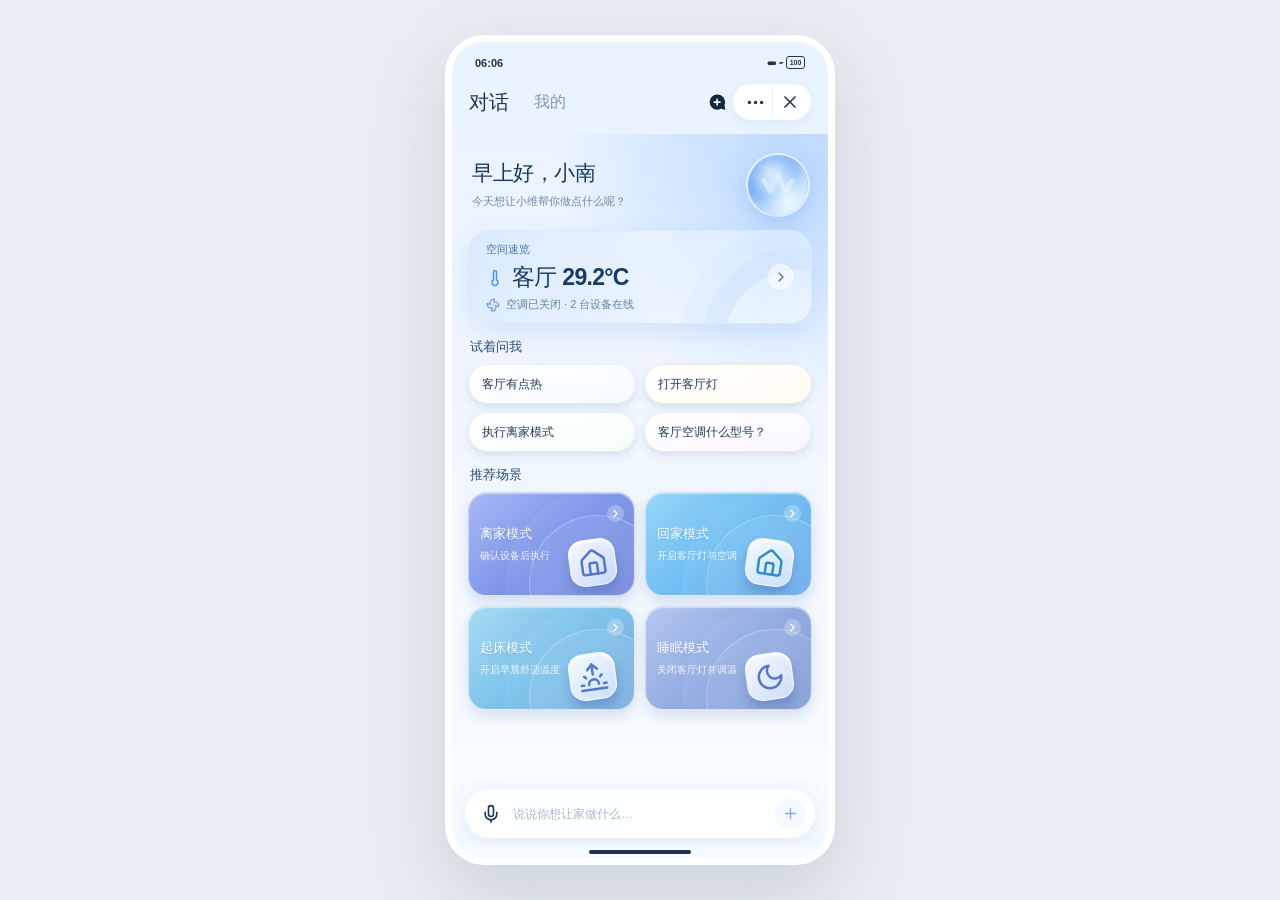
==== index.html @ de797e2b "Polish casual chat follow-up wording" ====
<!doctype html>
<html lang="zh-CN">
  <head>
    <meta charset="UTF-8" />
    <meta
      name="viewport"
      content="width=device-width, initial-scale=1.0, viewport-fit=cover"
    />
    <meta name="theme-color" content="#eaf3ff" />
    <title>维家 · 智能空间</title>
    <script type="module" crossorigin src="./assets/index-Py_z16Is.js"></script>
    <link rel="stylesheet" crossorigin href="./assets/index-BByAwgjA.css">
  </head>
  <body>
    <div id="root"></div>
  </body>
</html>
---- assets/index-BByAwgjA.css ----
:root{font-family:Manrope,PingFang SC,Microsoft YaHei,sans-serif;color:#203047;background:#eaf0f6;font-synthesis:none;text-rendering:optimizeLegibility;-webkit-font-smoothing:antialiased}*{box-sizing:border-box}body{margin:0}button,input{font:inherit}button{cursor:pointer}button:disabled{cursor:default;opacity:.58}#root{min-height:100vh}.site-wrap{min-height:100vh;display:flex;align-items:center;justify-content:center;gap:clamp(48px,9vw,150px);padding:28px;background:radial-gradient(circle at 17% 14%,#fff 0,#f5f9fd 25%,transparent 48%),radial-gradient(circle at 79% 80%,#dce9f5 0,transparent 42%),#eaf0f6}.desktop-context{max-width:470px;align-self:center}.brand-mark{height:44px;width:44px;display:grid;place-items:center;border-radius:14px;background:#183e67;color:#fff;box-shadow:0 12px 24px #163a6930;margin-bottom:35px}.desktop-eyebrow,.eyebrow{font:700 10px DM Sans,sans-serif;letter-spacing:.18em;color:#8193a9}.desktop-context h1{font-size:clamp(38px,4vw,58px);line-height:1.3;letter-spacing:-.055em;color:#19314d;margin:14px 0 22px;font-weight:800}.desktop-context h1 em{font-style:normal;color:#4e8ba8}.desktop-context p{font-size:16px;line-height:1.9;color:#71859a;margin:0}.desktop-feature{display:flex;align-items:center;gap:11px;font-size:12px;color:#7b8ea4;margin-top:65px;white-space:nowrap}.desktop-feature span{color:#356885;font-weight:800}.desktop-foot{color:#a0adbc;font-size:11px;margin-top:28px}.phone-frame{width:min(390px,100%);height:min(830px,calc(100dvh - 36px));min-height:610px;flex:none;background:#f7f9fc;border:7px solid #1e2b3a;border-radius:39px;box-shadow:0 34px 70px #17344f30,0 3px 10px #17344f18;position:relative;overflow:hidden;display:flex;flex-direction:column}.phone-status{height:28px;display:flex;justify-content:space-between;align-items:end;padding:0 23px 1px;font:700 11px DM Sans,sans-serif;color:#25394e;flex:none}.status-icons{display:flex;align-items:center;gap:5px;font-size:9px;letter-spacing:-3px}.battery{letter-spacing:0;border:1px solid #25394e;border-radius:3px;font-size:7px;line-height:11px;width:19px;text-align:center}.app-header{height:56px;flex:none;display:flex;align-items:center;padding:0 17px;gap:10px;background:#f7f9fc;z-index:5}.mini-brand,.header-spacer{width:34px;height:34px;flex:none}.mini-brand-icon{height:34px;width:34px;border-radius:11px;background:#193d64;color:#fff;display:grid;place-items:center}.header-title{flex:1;display:flex;align-items:baseline;gap:9px}.header-title strong{font-size:17px;color:#1c304a;font-weight:800;letter-spacing:-.04em}.header-title span{font-size:11px;color:#95a3b5;display:flex;gap:1px;align-items:center}.header-actions{display:flex;gap:2px}.icon-button{border:0;background:transparent;color:#4b6179;width:34px;height:34px;display:grid;place-items:center;border-radius:10px;position:relative}.icon-button:hover{background:#eaf0f6}.notification-button i,.bottom-nav i{width:6px;height:6px;border-radius:50%;background:#e35f59;position:absolute;top:5px;right:6px}.screen-content{flex:1;overflow:auto;scrollbar-width:none;background:#f7f9fc}.screen-content::-webkit-scrollbar{display:none}.home-content{background:radial-gradient(circle at 80% 2%,#e2ecf9 0,transparent 35%),linear-gradient(#f9fbfd,#f7f9fc 75%)}.home-landing{padding:8px 20px 18px}.greeting{position:relative;padding:4px 0 1px}.greeting-spark{position:absolute;right:14px;top:4px;width:45px;height:45px;display:grid;place-items:center;background:#e4f0f3;border-radius:17px;color:#5c95a8;transform:rotate(9deg)}.greeting h1{font-size:22px;line-height:1.26;letter-spacing:-.055em;margin:6px 0 5px;color:#253c56;font-weight:800}.greeting h1 span{color:#628fa3}.greeting p{font-size:10px;color:#8292a4;margin:0}.home-summary{margin-top:10px;background:#183e64;border-radius:20px;color:#fff;box-shadow:0 17px 26px #183e6427;overflow:hidden;position:relative}.home-summary:before{content:"";position:absolute;width:190px;height:190px;right:-60px;top:-90px;border:1px solid #ffffff30;border-radius:50%;box-shadow:0 0 0 26px #ffffff08,0 0 0 52px #ffffff07}.home-summary.has-alert{background:#763c40}.summary-top,.summary-footer{display:flex;justify-content:space-between;align-items:center;padding:8px 14px}.summary-top span:first-child{font-size:11px;font-weight:700;display:flex;gap:5px;align-items:center}.summary-top span:last-child{font-size:9px;color:#c2d2df}.summary-main{display:flex;flex-direction:column;gap:4px;padding:6px 14px 8px}.summary-main strong{font-size:18px;letter-spacing:-.04em}.summary-main span{font-size:11px;color:#d2e1ec}.summary-footer{justify-content:flex-start;gap:15px;border-top:1px solid #ffffff25;background:#ffffff0b;padding-top:7px;padding-bottom:7px}.summary-footer span{display:flex;gap:5px;align-items:center;font-size:10px;color:#e5edf4}.section-heading{display:flex;justify-content:space-between;align-items:end;margin:16px 0 8px}.section-heading h2{margin:4px 0 0;font-size:17px;letter-spacing:-.04em}.section-small{font-size:10px;color:#9aa9b7;padding-bottom:2px}.prompt-grid{display:grid;grid-template-columns:repeat(2,minmax(0,1fr));gap:10px}.prompt-card{min-height:105px;border:1px solid #e9edf2;background:#fff;border-radius:17px;text-align:left;padding:12px;display:flex;flex-direction:column;align-items:flex-start;position:relative;box-shadow:0 5px 15px #34547409;transition:transform .18s,box-shadow .18s}.prompt-card:hover{transform:translateY(-2px);box-shadow:0 10px 20px #34547418}.prompt-icon{width:29px;height:29px;border-radius:10px;display:grid;place-items:center;margin-bottom:9px}.prompt-card strong{font-size:12px;color:#253a50}.prompt-card small{font-size:10px;color:#91a0af;margin-top:3px}.prompt-arrow{position:absolute;right:12px;bottom:14px;color:#a3b2c0;transform:rotate(45deg)}.mint .prompt-icon,.icon-tile.mint{background:#dff3ed;color:#3a9d80}.peach .prompt-icon,.icon-tile.peach{background:#fff0dd;color:#d89743}.lavender .prompt-icon,.icon-tile.lavender{background:#edebfc;color:#8178bc}.sky .prompt-icon,.icon-tile.sky{background:#e1f0fb;color:#5b94bb}.icon-tile.red{background:#fae7e5;color:#c75b55}.quiet-link{border:0;background:none;display:flex;align-items:center;gap:4px;margin:18px auto;color:#65849b;font-size:11px;font-weight:700}.composer-wrap{padding:8px 15px 7px;background:#f7f9fc;flex:none}.safety-composer{width:100%;height:49px;border:0;border-radius:14px;background:#9f4f4b;color:#fff;display:flex;align-items:center;justify-content:center;gap:8px;font-size:11px;font-weight:800}.composer{height:49px;display:flex;align-items:center;gap:7px;border:1px solid #e8edf2;background:#fff;border-radius:16px;padding:5px 5px 5px 11px;box-shadow:0 6px 17px #293f5810}.composer button{border:0;background:none;color:#7e9bae;width:28px;height:31px;display:grid;place-items:center}.composer input{border:0;outline:0;min-width:0;flex:1;font-size:12px;color:#293e54;background:transparent}.composer input::placeholder{color:#a6b4c2}.composer .send-button{height:34px;width:34px;background:#1d5279;color:#fff;border-radius:11px}.composer-wrap>span{display:block;text-align:center;color:#abb6c2;font-size:9px;padding-top:6px}.bottom-nav{height:62px;flex:none;display:grid;grid-template-columns:repeat(4,1fr);border-top:1px solid #edf0f4;background:#fff;padding:5px 7px 0}.bottom-nav button{border:0;background:transparent;color:#a3afbd;display:flex;flex-direction:column;justify-content:center;align-items:center;gap:4px;position:relative}.bottom-nav button.active{color:#245b7d;font-weight:800}.bottom-nav button span:last-of-type{font-size:10px}.space-glyph{font-size:25px;line-height:20px}.bottom-nav i{top:7px;right:27px}.home-indicator{height:13px;background:#fff;flex:none;position:relative}.home-indicator:after{content:"";position:absolute;left:50%;bottom:4px;transform:translate(-50%);width:102px;height:4px;border-radius:99px;background:#1e2b3a}.conversation{padding:16px 17px 22px;display:flex;flex-direction:column;align-items:flex-start;gap:15px}.conversation-start{display:flex;gap:7px;align-items:center;font-size:11px;font-weight:700;color:#637c91;margin:3px 0 5px}.conversation-start small{font-weight:500;color:#a7b5c2}.assistant-avatar{display:grid;place-items:center;width:26px;height:26px;color:#fff;background:#214d73;border-radius:9px}.user-bubble{align-self:flex-end;max-width:86%;background:#25658d;color:#fff;border-radius:17px 17px 4px;padding:10px 14px;font-size:12px;line-height:1.5;box-shadow:0 5px 12px #2b658a20}.chat-card{width:100%;border:1px solid #e7edf2;background:#fff;box-shadow:0 8px 20px #21405d0c;border-radius:17px;padding:15px;overflow:hidden}.chat-card.safety{border-color:#efc5c1;background:snow;box-shadow:0 8px 20px #b75b5611}.card-topline{display:flex;align-items:center;gap:7px}.card-icon{width:28px;height:28px;border-radius:9px;display:grid;place-items:center;color:#639aae;background:#e7f2f6}.card-icon.plan{background:#ececf9;color:#817bc2}.card-icon.result{background:#e6f4eb;color:#59a37a}.card-icon.execution{background:#edf1f7;color:#708eaa}.card-icon.safety{background:#f9e2e1;color:#ca5954}.card-icon.answer{background:#edeafa;color:#7777b8}.card-kicker{font-size:9px;font-weight:700;color:#9bacbc;flex:1}.card-badge{border-radius:20px;background:#eaf1f5;color:#5f839a;font-size:9px;font-weight:700;padding:4px 7px;white-space:nowrap}.card-badge.danger{background:#ffe6e3;color:#c75650}.chat-card h3{font-size:15px;letter-spacing:-.035em;line-height:1.4;margin:13px 0 5px;color:#263c53}.card-body{font-size:11px;line-height:1.7;color:#75899a;margin:0 0 3px}.data-rows{display:flex;flex-direction:column;margin-top:13px;background:#f8fafc;border:1px solid #eef2f5;border-radius:11px;padding:0 11px}.data-row{display:flex;align-items:center;justify-content:space-between;gap:10px;min-height:43px;border-bottom:1px solid #edf0f3;padding:8px 0}.data-row:last-child{border-bottom:0}.data-row>div{display:flex;flex-direction:column;gap:2px;min-width:0}.data-label{font-size:10px;color:#667d90}.data-note{font-size:9px;color:#a0afbc}.data-value{font-size:10px;color:#2d485e;text-align:right;font-weight:800}.data-value.ok{color:#4b9d7e}.data-value.warn{color:#ca7c4c}.data-value.muted{color:#899aaa}.card-actions{display:flex;gap:8px;margin-top:14px;flex-wrap:wrap}.card-action{border:0;border-radius:10px;padding:8px 11px;font-size:10px;font-weight:800;display:flex;align-items:center;gap:6px;background:#ecf2f6;color:#47708b}.card-action.primary{background:#235f86;color:#fff}.card-action.danger{background:#bf524d;color:#fff}.progress-line{height:5px;background:#edf3f7;overflow:hidden;border-radius:9px;margin-top:14px}.progress-line span{display:block;width:45%;height:100%;border-radius:9px;background:#4b9ebc;animation:progress 1s ease-in-out infinite alternate}@keyframes progress{to{transform:translate(110%)}}.conversation-end{align-self:center;color:#a3b2bf;font-size:9px;margin:5px 0 3px}.standard-page,.detail-page{padding:4px 18px 27px}.standard-page>.section-heading:first-child{margin-top:20px}.room-tabs,.filter-tabs{display:flex;gap:7px;margin:14px 0 18px}.room-tabs button,.filter-tabs button{border:0;border-radius:20px;padding:8px 13px;background:#ebf0f4;color:#8192a2;font-size:10px;font-weight:700}.room-tabs button.active,.filter-tabs button.active{background:#235b7d;color:#fff}.space-highlight{background:linear-gradient(125deg,#ddedf1,#e9f2f5 63%,#f4f9fa);border-radius:20px;padding:19px;color:#254559}.space-highlight>span{font-size:10px;color:#728fa1}.space-highlight h1{font-size:25px;margin:6px 0}.space-highlight p{font-size:11px;margin:0;color:#728c9c}.space-highlight>div{display:flex;gap:18px;margin-top:25px}.space-highlight>div span{display:flex;align-items:center;gap:5px;font-size:12px;font-weight:800}.space-highlight button{margin-top:20px;border:0;border-radius:10px;background:#fff;color:#3e7b96;font-size:10px;font-weight:800;padding:9px 11px;display:flex;align-items:center;gap:7px}.device-list-item,.message-item{border:1px solid #e9eef2;background:#fff;border-radius:14px;width:100%;display:flex;align-items:center;gap:11px;padding:12px;margin-bottom:9px;text-align:left;color:#90a3b2}.space-empty{padding:28px 14px;border:1px dashed #d9e4eb;border-radius:14px;color:#97aab7;font-size:11px;text-align:center}.device-list-item>span:nth-child(2),.message-item>span:nth-child(2){flex:1;display:flex;flex-direction:column;gap:4px;min-width:0}.device-list-item strong,.message-item strong{font-size:11px;color:#293f54}.device-list-item small,.message-item small{font-size:10px;color:#98a9b8}.icon-tile{width:40px;height:40px;border-radius:12px;flex:none;display:grid;place-items:center}.list-link{width:100%;height:49px;padding:0 13px;background:#fff;border:1px solid #e9eef2;border-radius:12px;display:flex;align-items:center;gap:11px;color:#4a7189;font-size:11px;font-weight:700;margin-bottom:9px}.list-link svg:last-child{margin-left:auto;color:#9aacb9}.filter-tabs{margin-top:19px}.message-item.alert{border-color:#f0d4d0;background:snow}.empty-state{margin:80px auto 0;text-align:center;color:#a0b0be;display:flex;align-items:center;flex-direction:column;gap:9px}.empty-state strong{font-size:13px;color:#647d91}.empty-state span{font-size:10px}.family-card{border-radius:18px;background:#214c70;color:#fff;padding:20px 16px;display:flex;align-items:center;gap:11px;box-shadow:0 11px 22px #214c7020}.family-avatar{border-radius:12px;width:38px;height:38px;display:grid;place-items:center;background:#ffffff2d;font-size:15px}.family-card>div:nth-child(2){flex:1;display:flex;flex-direction:column;gap:4px}.family-card strong{font-size:13px}.family-card span{color:#c4d9e5;font-size:10px}.settings-group{background:#fff;border:1px solid #e9eef2;border-radius:15px;padding:0 13px}.settings-group button{width:100%;height:51px;border:0;border-bottom:1px solid #edf1f4;background:transparent;display:flex;align-items:center;gap:11px;color:#60849b;text-align:left}.settings-group button:last-child{border-bottom:0}.settings-group span{flex:1;color:#314a5e;font-size:11px;font-weight:700}.settings-group svg:last-child{color:#a2afbd}.version-note{text-align:center;color:#a9b8c5;font-size:9px;line-height:1.9;margin:30px 0}.detail-page{padding-top:10px}.detail-hero{text-align:center;padding:24px 0 12px}.detail-hero .icon-tile{margin:auto;width:51px;height:51px;border-radius:16px}.detail-hero h1{font-size:20px;margin:13px 0 5px}.detail-hero p{font-size:10px;color:#9aaab8}.pill{display:inline-block;font-size:10px;padding:4px 9px;color:#408a70;background:#e5f5ee;border-radius:20px}.pill.warning{color:#c47b4c;background:#fff0de}.surface-card{background:#fff;border:1px solid #e9eef2;border-radius:15px;padding:4px 12px}.surface-card .data-rows{border:0;margin:0;padding:0;background:transparent}.timeline{margin:7px 0 22px 9px;border-left:1px solid #d5e2e9;padding-left:21px}.timeline div{position:relative;font-size:11px;color:#71889a;padding:0 0 19px}.timeline div:last-child{padding-bottom:0}.timeline i{width:9px;height:9px;border-radius:50%;background:#6fa5b8;position:absolute;left:-26px;top:3px;border:2px solid #f7f9fc}.timeline.red{border-color:#eed2ce}.timeline.red i{background:#cc6a63}.wide-primary,.wide-secondary{width:100%;min-height:43px;border-radius:12px;display:flex;align-items:center;justify-content:center;gap:6px;font-weight:800;font-size:11px;margin:10px 0}.wide-primary{background:#235e84;border:0;color:#fff}.wide-primary.danger{background:#bc5551}.wide-secondary{background:#fff;border:1px solid #e5ebf0;color:#567b94}.event-banner{background:#8d4644;border-radius:17px;padding:17px;color:#fff}.event-banner>span{font-size:10px;display:block;margin-top:7px;color:#ffdddb}.event-banner h1{font-size:19px;margin:7px 0}.event-banner p{font-size:11px;line-height:1.7;color:#ffe7e5;margin:0}.safety-tip{background:#fff2e8;border:1px solid #f3dfca;border-radius:14px;padding:13px;margin-top:13px}.safety-tip strong{font-size:11px;color:#a9663e}.safety-tip p{font-size:10px;line-height:1.7;color:#9c7b68;margin:5px 0 0}.device-hero{display:flex;gap:12px;align-items:center;padding:15px 0 25px}.device-hero .icon-tile{width:56px;height:56px}.device-hero h1{font-size:19px;margin:3px 0}.device-hero p{font-size:10px;color:#91a3b1;margin:0}.device-archive-card{margin-top:14px}.device-archive-toggle{width:100%;border:0;background:transparent;display:flex;align-items:center;gap:8px;padding:13px 0;color:#25415f;text-align:left;cursor:pointer}.device-archive-heading{display:flex;align-items:center;gap:7px;flex:none;font-size:12px;font-weight:800}.device-archive-summary{flex:1;min-width:0;overflow:hidden;text-overflow:ellipsis;white-space:nowrap;text-align:right;color:#8ba0ae;font-size:10px}.device-archive-toggle>svg:last-child{flex:none;transition:transform .2s ease}.device-archive-toggle>svg.expanded{transform:rotate(90deg)}.device-archive-fields{border-top:1px solid #e9eef2}.device-control-card{margin-top:12px;padding:5px 14px}.device-control-card h2{margin:12px 0 4px;color:#2b7fe4;font-size:12px}.device-control-row{min-height:53px;display:flex;align-items:center;justify-content:space-between;gap:12px;border-bottom:1px solid #edf0f3;color:#667d90;font-size:11px}.device-control-row:last-child{border-bottom:0}.device-control-row strong{margin-left:3px;color:#344b61;font-weight:700}.device-power{display:inline-flex;align-items:center;gap:5px;min-width:76px;min-height:31px;justify-content:center;border:0;border-radius:18px;background:#edf1f5;color:#65788a;font-size:11px;font-weight:800}.device-power.on{background:#d9f5e9;color:#158360}.device-power:disabled,.device-stepper button:disabled,.device-control-row select:disabled,.device-brightness-slider:disabled{opacity:.45;cursor:not-allowed}.device-stepper{display:flex;gap:7px}.device-stepper button{width:32px;height:32px;display:grid;place-items:center;border:1px solid #d9e5ef;border-radius:9px;background:#fff;color:#2e6da3}.device-brightness-slider{appearance:none;width:145px;height:6px;margin:0 2px;border:0;border-radius:8px;cursor:pointer}.device-brightness-slider::-webkit-slider-thumb{appearance:none;width:18px;height:18px;border:3px solid #fff;border-radius:50%;background:#2b7fe4;box-shadow:0 1px 5px #47749c55}.device-brightness-slider::-moz-range-thumb{width:12px;height:12px;border:3px solid #fff;border-radius:50%;background:#2b7fe4;box-shadow:0 1px 5px #47749c55}.device-brightness-slider:focus-visible{outline:2px solid #2b7fe4;outline-offset:8px}.device-control-row select{max-width:116px;min-height:32px;padding:0 8px;border:1px solid #d9e5ef;border-radius:9px;background:#fff;color:#344b61;font:inherit}.device-control-offline{margin:10px 0;color:#b8794e;font-size:10px}.source-note{display:flex;gap:8px;align-items:flex-start;font-size:10px;line-height:1.7;color:#8ba0ae;margin-top:16px}.source-note svg{flex:none}.overlay{position:absolute;inset:0;background:#172c43a8;z-index:20;display:flex;justify-content:center;align-items:center;padding:18px}.dialog{background:#fff;border-radius:22px;padding:23px;width:100%;position:relative;box-shadow:0 20px 45px #152b3c36}.dialog-close{position:absolute;right:16px;top:15px;background:#f2f5f7;border:0;width:29px;height:29px;border-radius:9px;color:#7690a1;display:grid;place-items:center}.dialog .icon-tile{width:45px;height:45px;margin-bottom:17px}.dialog h2{font-size:17px;margin:0 0 9px;color:#263c51}.dialog p{font-size:11px;color:#788c9b;line-height:1.75;margin:0 0 16px}.dialog-note{display:flex;gap:7px;color:#6d8f94;background:#f0f7f5;border-radius:10px;padding:10px;font-size:10px;margin-bottom:16px}.info-dialog .wide-primary{margin-bottom:0}.bottom-overlay{align-items:end;padding:0}.demo-sheet{background:#fff;border-radius:24px 24px 0 0;width:100%;max-height:83%;overflow:auto;padding:10px 18px 22px;box-shadow:0 -20px 40px #122b4430}.sheet-handle{width:36px;height:4px;background:#d6e0e7;border-radius:4px;margin:0 auto 18px}.sheet-title{display:flex;justify-content:space-between;align-items:start}.sheet-title h2{font-size:18px;margin:4px 0 0}.sheet-title button{border:0;background:#f2f5f7;width:29px;height:29px;border-radius:9px;color:#758fa0}.demo-sheet>p{font-size:10px;color:#95a5b2;margin:10px 0 19px}.demo-options{border:1px solid #e9eef2;border-radius:14px;padding:0 10px}.demo-options button{border:0;border-bottom:1px solid #edf1f3;background:#fff;width:100%;min-height:56px;display:flex;align-items:center;gap:12px;color:#5d8498;text-align:left}.demo-options button:last-child{border-bottom:0}.demo-options button span{flex:1;display:flex;flex-direction:column;gap:2px}.demo-options strong{font-size:11px;color:#30485c}.demo-options small{font-size:9px;color:#9aabb8}.demo-options svg:last-child{color:#a9b8c5}.switch-row{margin-top:15px;border:1px solid #e9eef2;background:#fff;border-radius:12px;width:100%;min-height:47px;display:flex;gap:10px;align-items:center;padding:0 12px;color:#63899e}.switch-row span:nth-child(2){flex:1;text-align:left;font-size:11px;color:#3d5569;font-weight:700}.switch{height:19px;width:34px;background:#d8e2e9;border-radius:20px;position:relative}.switch:after{content:"";position:absolute;left:3px;top:3px;height:13px;width:13px;border-radius:50%;background:#fff;box-shadow:0 1px 3px #24394933}.switch.on{background:#4b97ae}.switch.on:after{left:18px}.reset-button{width:100%;display:flex;align-items:center;justify-content:center;gap:5px;border:0;background:transparent;color:#9aaab7;font-size:10px;padding:15px 0 0}@media(max-width:850px){.site-wrap{padding:0;background:#f7f9fc}.desktop-context{display:none}.phone-frame{height:100dvh;width:100%;max-width:none;border:0;border-radius:0;box-shadow:none;min-height:0}.phone-status{height:30px}.home-indicator{height:16px}.home-indicator:after{bottom:5px}}@media(min-width:851px)and (max-height:720px){.phone-frame{height:calc(100dvh - 26px)}}:root{color:#172b47;background:#dbeafa}.site-wrap{background:radial-gradient(circle at 9% 12%,#8bbdff 0,transparent 31%),radial-gradient(circle at 78% 80%,#c7e8ff 0,transparent 37%),linear-gradient(135deg,#6aa4f3,#bad8ff 48%,#eff8ff)}.site-wrap:before{content:"";position:fixed;width:min(650px,55vw);aspect-ratio:1;border:1px solid #ffffff6a;border-radius:50%;left:-13vw;bottom:-34vw;box-shadow:0 0 0 66px #ffffff14,0 0 0 132px #ffffff12;pointer-events:none}.desktop-context{position:relative;z-index:1}.brand-mark,.mini-brand-icon{background:linear-gradient(145deg,#1264df,#4ea0ff);box-shadow:0 10px 26px #1765d537}.brand-mark{border-radius:16px}.brand-logo{--logo-size: 34px;display:block;width:var(--logo-size);height:var(--logo-size);flex:none;position:relative;overflow:hidden;border-radius:calc(var(--logo-size) * .21)}.brand-logo img{position:absolute;width:calc(var(--logo-size) * 7.805);height:auto;max-width:none;left:calc(var(--logo-size) * -5.923)}.brand-logo.light img{top:calc(var(--logo-size) * -.598)}.brand-logo.color img{top:calc(var(--logo-size) * -2.793)}.desktop-logo{--logo-size: 44px;margin-bottom:35px;box-shadow:0 12px 24px #1765d53d}.header-logo{--logo-size: 34px;box-shadow:0 4px 10px #1765d526}.avatar-logo{--logo-size: 26px}.desktop-eyebrow{color:#286cbd}.desktop-context h1{color:#133f76}.desktop-context h1 em{color:#fff;text-shadow:0 4px 18px #397dcb4d}.desktop-context p,.desktop-feature,.desktop-foot{color:#37689f}.desktop-feature span{color:#1e67ba}.phone-frame{background:#f8fbff;border-color:#102645;box-shadow:0 40px 85px #235fa640,0 8px 22px #235fa622}.phone-status,.app-header,.screen-content,.composer-wrap{background:#f8fbff}.phone-status.home-chrome,.app-header.home-chrome{background:#2f7fea;color:#fff}.phone-status.home-chrome .battery{border-color:#fff}.app-header.home-chrome .header-title strong,.app-header.home-chrome .header-title span,.app-header.home-chrome .icon-button{color:#fff}.app-header.home-chrome .mini-brand-icon{background:#ffffff2f;box-shadow:inset 0 0 0 1px #ffffff4d}.app-header.home-chrome .icon-button:hover{background:#ffffff2c}.app-header{padding:0 18px}.header-title strong{color:#172e51}.header-title span{color:#7791ad}.icon-button{color:#4778b5;border-radius:12px}.icon-button:hover{background:#e8f3ff}.home-content{background:#f8fbff}.home-landing{padding:0 16px 25px}.home-hero{margin:0 -16px;padding:12px 18px 14px;border-radius:0 0 31px 31px;overflow:hidden;position:relative;color:#fff;background:radial-gradient(circle at 90% 45%,#a8d5ff 0,transparent 40%),linear-gradient(150deg,#2f7fea 4%,#5aa2f1 65%,#91c5f7);box-shadow:0 16px 24px #4b93e82a}.home-hero:after{content:"";position:absolute;width:260px;height:260px;border:1px solid #ffffff2d;border-radius:50%;right:-99px;top:-103px;box-shadow:0 0 0 30px #ffffff0b,0 0 0 66px #ffffff09;pointer-events:none}.hero-main{height:105px;position:relative;display:flex;align-items:center;z-index:1}.hero-copy{position:relative;z-index:2;max-width:54%;padding-top:5px}.hero-copy h1{white-space:pre-line;font-size:25px;line-height:1.2;letter-spacing:-.055em;margin:0;font-weight:800;text-shadow:0 3px 12px #1359b431}.hero-copy p{color:#e7f3ff;font-size:10px;line-height:1.55;margin:10px 0 0;max-width:150px}.hero-illustration{position:absolute;right:-25px;bottom:-13px;width:187px;height:139px;object-fit:contain;filter:drop-shadow(0 12px 12px #0f5eb234)}.hero-stats{position:relative;z-index:2;display:grid;grid-template-columns:repeat(3,1fr);gap:5px;border:1px solid #ffffff75;border-radius:16px;padding:7px 4px;background:#ffffffc9;-webkit-backdrop-filter:blur(15px);backdrop-filter:blur(15px);box-shadow:0 8px 25px #145bb022}.hero-stats>div{padding-left:9px;border-right:1px solid #d9e9fb;display:flex;flex-direction:column;gap:5px}.hero-stats>div:last-child{border:0}.hero-stats span{color:#8299b3;font-size:9px}.hero-stats strong{color:#1c5db1;font-size:15px;letter-spacing:-.04em;white-space:nowrap}.section-heading{margin:16px 0 9px}.home-prompt-title{margin:20px 0 11px;color:#162b49;font-size:18px;letter-spacing:-.04em}.section-heading h2{color:#162b49;font-size:18px}.eyebrow{color:#6e9acd}.section-small{color:#93aac2}.prompt-grid{gap:9px}.prompt-card{min-height:105px;padding:13px;border-radius:19px;border:1px solid #e1ebf7;background:linear-gradient(160deg,#fff,#f7fbff);box-shadow:0 7px 17px #377ac113}.prompt-card:before{content:"";width:36px;height:3px;position:absolute;right:13px;top:16px;border-radius:5px;background:#d9e9fb}.prompt-card:first-child{color:#fff;border-color:#327fe7;background:linear-gradient(145deg,#2f7fea,#65a9f4);box-shadow:0 12px 20px #2d7fe13d}.prompt-card:first-child:before{background:#ffffff59}.prompt-card:first-child strong,.prompt-card:first-child small,.prompt-card:first-child .prompt-arrow{color:#fff}.prompt-card strong{color:#244565;font-size:12px;line-height:1.35}.prompt-card small{color:#8fa6bd}.prompt-icon{width:32px;height:32px;border-radius:11px;margin-bottom:12px}.prompt-card:first-child .prompt-icon{color:#fff;background:#ffffff35}.mint .prompt-icon,.icon-tile.mint{background:#e3f4ef;color:#329b82}.peach .prompt-icon,.icon-tile.peach{background:#ecf5ff;color:#3c8be8}.lavender .prompt-icon,.icon-tile.lavender{background:#ebeefe;color:#737dde}.sky .prompt-icon,.icon-tile.sky{background:#dff1ff;color:#4c9cdb}.quiet-link{color:#3b83dc;margin:20px auto}.composer-wrap{padding:7px 15px 6px}.composer{border-color:#dce9f7;box-shadow:0 7px 20px #3579bd14;border-radius:17px}.composer .send-button,.wide-primary,.card-action.primary{background:linear-gradient(145deg,#2677e7,#4797f1)}.bottom-nav{border-top-color:#e6eff9;box-shadow:0 -5px 18px #2e77c10c}.bottom-nav button{color:#a3b4c8}.bottom-nav button.active{color:#2b7fe4}.home-indicator:after{background:#193253}.assistant-avatar{background:transparent;border-radius:10px}.user-bubble{background:linear-gradient(145deg,#2677e7,#4e9af1);box-shadow:0 7px 16px #2d7fe12c}.conversation-start{color:#4f7eb4}.chat-card,.surface-card,.device-list-item,.message-item,.settings-group{border-color:#e0ebf7;box-shadow:0 7px 22px #357ac010}.chat-card{border-radius:19px}.chat-card h3{color:#182f4f}.card-icon{background:#e4f1ff;color:#438ee5}.card-icon.plan,.card-icon.answer{background:#e9edff;color:#697bd9}.card-icon.execution{background:#e6f0fc;color:#5d8fce}.card-kicker{color:#8ca6c3}.card-badge{background:#e7f3ff;color:#4389d5}.data-rows{background:#f5f9fe;border-color:#e8f0fa}.data-row{border-bottom-color:#e4edf7}.data-label{color:#6a849f}.data-value{color:#235287}.card-action{background:#eaf3fd;color:#3d83d1;border-radius:11px}.card-action.danger,.wide-primary.danger{background:#c4534d}.progress-line span{background:#3f8de8}.room-tabs button,.filter-tabs button{background:#e9f2fc;color:#7899bb}.room-tabs button.active,.filter-tabs button.active{background:#2e7fea;box-shadow:0 5px 11px #2e7fea38}.space-highlight{color:#fff;padding:20px;border-radius:22px;background:radial-gradient(circle at 90% 12%,#a4d5ff 0,transparent 41%),linear-gradient(145deg,#2875e0,#6aacf2);box-shadow:0 13px 25px #377fe12e}.space-highlight>span,.space-highlight p{color:#deefff}.space-highlight h1{color:#fff}.space-highlight>div span{color:#fff}.space-highlight button{color:#2576d8}.device-list-item,.message-item{border-radius:16px}.device-list-item strong,.message-item strong{color:#25415f}.list-link{border-color:#e0ebf7;color:#397fc9;border-radius:14px}.family-card{background:linear-gradient(145deg,#2574dc,#66a9f2);box-shadow:0 13px 25px #377fe12e}.detail-hero h1,.device-hero h1{color:#182f4f}.wide-secondary{border-color:#e0ebf7;color:#397fc9}.timeline{border-left-color:#c5dbf4}.timeline i{background:#4a94e9;border-color:#f8fbff}.dialog{border-radius:24px}.demo-sheet{border-radius:27px 27px 0 0}.switch.on{background:#418de8}@media(max-width:850px){.site-wrap{background:#f8fbff}.site-wrap:before{display:none}.phone-frame{box-shadow:none}}@media(max-width:380px){.hero-illustration{width:175px;right:-37px}.hero-copy h1{font-size:25px}.hero-stats strong{font-size:13px}.prompt-card{min-height:102px}}.phone-status,.app-header.chat-header,.top-tabs{background:#edf2ff}.phone-status{color:#1f3353}.app-header.chat-header{gap:8px;padding:0 13px;border-bottom:0}.chat-header .header-logo{--logo-size: 30px}.chat-header .header-title{gap:7px}.chat-header .header-title strong{font-size:16px}.chat-header .header-title span{font-size:10px}.chat-header .header-actions{gap:0}.chat-header .icon-button{color:#385a88}.top-tabs{display:grid;grid-template-columns:repeat(4,1fr);flex:none;height:44px;padding:0 16px;border-bottom:1px solid #dbe5f7}.top-tabs button{position:relative;border:0;background:transparent;color:#8194af;font-size:12px;font-weight:700}.top-tabs button.active{color:#236dd0;font-weight:800}.top-tabs button.active:after{content:"";position:absolute;bottom:0;left:32%;right:32%;height:3px;border-radius:3px 3px 0 0;background:#347fe7}.top-tabs i{position:absolute;width:6px;height:6px;border-radius:50%;background:#dc5d58;right:27%;top:9px}.screen-content.home-content{background:linear-gradient(180deg,#edf2ff 0,#e9efff 55%,#f5f8ff)}.welcome-thread{padding:21px 17px 25px}.welcome-intro{display:flex;align-items:flex-start;gap:10px}.welcome-avatar{--logo-size: 37px;margin-top:2px;box-shadow:0 6px 14px #356ec42c}.welcome-bubble{min-width:0;flex:1;padding:1px 0 0}.welcome-bubble>span{display:block;color:#6683a9;font-size:10px;font-weight:700;margin-bottom:5px}.welcome-bubble h1{color:#183760;font-size:18px;line-height:1.35;letter-spacing:-.045em;margin:0 0 5px}.welcome-bubble p{color:#7b90aa;font-size:10px;line-height:1.55;margin:0}.welcome-feature{position:relative;width:100%;min-height:99px;margin-top:22px;padding:14px 17px;border:1px solid #c6d7fa;border-radius:20px;text-align:left;overflow:hidden;display:flex;flex-direction:column;align-items:flex-start;background:linear-gradient(122deg,#dbe6ff 0,#b8d0fc);box-shadow:0 10px 20px #4879d41d}.welcome-feature:after{content:"";position:absolute;width:130px;height:130px;right:-40px;top:-62px;border-radius:50%;border:1px solid #ffffff8c;box-shadow:0 0 0 15px #fff2,0 0 0 32px #ffffff1c}.feature-label{color:#4a79c7;font-size:10px;font-weight:800;margin-bottom:7px}.welcome-feature strong{color:#214b89;font-size:16px;position:relative;z-index:1}.feature-detail{color:#5e7fae;font-size:10px;margin-top:5px}.feature-link{position:absolute;right:14px;bottom:14px;display:flex;align-items:center;gap:2px;color:#296fcf;font-size:10px;font-weight:800}.welcome-prompt-title{color:#657e9f;font-size:10px;font-weight:700;margin:22px 0 10px}.welcome-prompts{display:flex;flex-direction:column;gap:8px}.welcome-prompt{min-height:49px;width:100%;display:flex;align-items:center;gap:10px;border-radius:15px;border:1px solid #dfe7f8;background:#fff;padding:7px 11px;text-align:left;box-shadow:0 5px 13px #416cba0d}.welcome-prompt .prompt-icon{flex:none;width:28px;height:28px;margin:0;border-radius:9px;color:#4788df;background:#ecf3ff}.welcome-prompt>span:nth-child(2){flex:1;min-width:0;display:flex;flex-direction:column;gap:2px}.welcome-prompt strong{color:#2c466c;font-size:11px;line-height:1.25}.welcome-prompt small{color:#9caac0;font-size:9px}.welcome-prompt>svg{color:#9aaccc;flex:none}.composer-wrap{background:#f5f8ff;border-top:1px solid #e3eafa}.composer-wrap>span{color:#acb7cb}.conversation{padding-top:18px}.conversation-end{color:#95a7be}.home-indicator{background:#f5f8ff}.site-wrap{gap:0;background:#e5eafa}.site-wrap:before{display:none}.phone-status,.app-header.afu-header{background:#dfe7ff}.app-header.afu-header{height:64px;padding:0 14px;gap:8px}.afu-header>.icon-button{color:#243b60;width:30px;flex:none}.afu-main-tabs{display:flex;align-items:center;gap:20px;flex:1;min-width:0}.afu-main-tabs button{border:0;padding:0;background:transparent;font-size:18px;font-weight:700;color:#7f90af;white-space:nowrap}.afu-main-tabs button.active{font-size:20px;font-weight:800;color:#162d50}.afu-detail-title{flex:1;min-width:0;font-size:16px;color:#203859}.afu-toolbar{display:flex;flex:none;gap:0;align-items:center;padding:2px 4px;border-radius:20px;background:#fff;box-shadow:0 2px 11px #6689c719}.afu-toolbar .icon-button{width:29px;height:29px;color:#1c3554;border-radius:50%}.afu-toolbar .icon-button:first-child{background:#172e50;color:#fff}.afu-toolbar .icon-button:last-child{border-left:1px solid #e2e8f3;border-radius:0 18px 18px 0}.screen-content.home-content{background:radial-gradient(circle at 80% 33%,#f5e5f4 0,transparent 38%),linear-gradient(180deg,#dfe7ff,#e1e8ff 75%,#e7eaff)}.afu-home{padding:12px 15px 30px}.afu-history-hint,.afu-suggestion-title{display:flex;align-items:center;justify-content:center;gap:10px;color:#91a1bc;font-size:10px;font-weight:500}.afu-history-hint span,.afu-suggestion-title span{height:1px;width:43px;background:#bdcbe3}.afu-greeting{margin:20px 0 21px;padding:0 4px}.afu-greeting h1{color:#182c50;font-size:20px;line-height:1.43;letter-spacing:-.045em;margin:0 0 9px;font-weight:800}.afu-greeting p{display:flex;align-items:center;gap:6px;color:#8799b5;font-size:9px;margin:0;white-space:nowrap}.afu-greeting i,.afu-feature-copy i{width:1px;height:10px;display:inline-block;background:#9eacc3}.afu-feature{width:100%;min-height:166px;border:0;border-radius:23px;padding:11px;display:flex;flex-direction:column;gap:9px;text-align:left;background:radial-gradient(circle at 75% 22%,#b9f8e6 0,transparent 48%),linear-gradient(135deg,#99ebd6,#7edec9);box-shadow:0 10px 18px #5cbfaf25}.afu-feature-heading{display:flex;align-items:center;gap:6px;font-size:13px;font-weight:800;color:#174c5b;padding-left:4px}.feature-brand-logo{--logo-size: 19px}.afu-feature-inner{position:relative;flex:1;display:flex;align-items:center;gap:12px;min-height:119px;padding:9px;border-radius:19px;background:#fff;box-shadow:0 3px 10px #3daf9c12}.afu-feature-inner>img{width:105px;height:100px;flex:none;object-fit:cover;border-radius:14px}.afu-feature-copy{align-self:stretch;display:flex;flex-direction:column;justify-content:center;min-width:0;padding-bottom:12px}.afu-feature-copy strong{white-space:pre-line;color:#1e3651;font-size:17px;line-height:1.35}.afu-feature-copy small{display:flex;align-items:center;gap:5px;color:#5bad9a;border:1px solid #c9eee4;border-radius:5px;width:fit-content;padding:2px 5px;font-size:8px;margin-top:8px;white-space:nowrap}.afu-feature-copy i{background:#91ccb9;height:8px}.afu-feature-arrow{position:absolute;right:8px;bottom:7px;display:grid;place-items:center;width:29px;height:29px;border-radius:50%;background:#f5fffc;color:#54c5a7;box-shadow:0 2px 7px #65bba52e}.afu-suggestion-title{margin:18px 0 13px}.afu-prompts{display:flex;flex-direction:column;align-items:flex-start;gap:8px}.afu-prompt{max-width:100%;min-height:36px;display:flex;align-items:center;gap:7px;border:1px solid #f5f8ff;border-radius:999px;padding:5px 13px 5px 8px;background:#fff;box-shadow:0 3px 9px #5979bb0b;color:#253856;font-size:11px;text-align:left;white-space:nowrap}.afu-prompt:nth-child(2){background:#fffbf4}.afu-prompt:nth-child(3){background:#fafff9}.afu-prompt:nth-child(4){background:#fff9ff}.afu-prompt strong{font-weight:700}.afu-hash{display:grid;place-items:center;width:20px;height:20px;flex:none;border-radius:6px;color:#fff;background:linear-gradient(145deg,#4e8df0,#85adfb);font-size:15px;font-weight:800}.composer-wrap{padding:7px 13px 5px;background:#e5eaff;border-top:0}.afu-quick-actions{display:flex;gap:7px;overflow-x:auto;scrollbar-width:none;padding:0 0 8px}.afu-quick-actions::-webkit-scrollbar{display:none}.afu-quick-actions button{flex:none;padding:7px 12px;border-radius:20px;border:1px solid #fff;background:#ffffffa8;color:#3b567d;font-size:10px;font-weight:700}.afu-quick-actions button:first-child{color:#317bd8}.composer{height:48px;border-radius:26px;border-color:#fff;box-shadow:0 4px 14px #5779ba15}.composer>button:first-child{width:31px;height:31px;border:1.5px solid #152d4d;border-radius:50%;color:#152d4d}.composer .send-button{width:31px;height:31px;border:1.5px solid #152d4d;background:#fff;color:#152d4d;border-radius:50%}.composer .send-button.has-input{border-color:#2e7fea;background:#2e7fea;color:#fff}.home-indicator{background:#e5eaff}.afu-services{padding-top:22px}.afu-services h1{font-size:22px;color:#193352;margin:0 0 5px}.afu-services>p{font-size:11px;color:#8ba0b7;margin:0 0 22px}.afu-service-link{width:100%;min-height:64px;display:flex;align-items:center;gap:12px;background:#fff;border:1px solid #e3eaf7;border-radius:17px;padding:11px 14px;margin-bottom:10px;color:#3d7fd0;text-align:left}.afu-service-link>span{flex:1;display:flex;flex-direction:column;gap:3px}.afu-service-link strong{font-size:13px;color:#243e61}.afu-service-link small{font-size:10px;color:#9aaec3}@media(max-width:380px){.afu-main-tabs{gap:12px}.afu-main-tabs button{font-size:16px}.afu-main-tabs button.active{font-size:18px}.afu-toolbar .icon-button{width:26px}.afu-greeting p{font-size:8px}.afu-feature-inner>img{width:89px}.afu-feature-copy strong{font-size:15px}.afu-prompt{font-size:10px}}@media(max-height:740px){.afu-home{padding-top:6px}.afu-greeting{margin:13px 0 10px}.afu-feature{min-height:128px;padding:7px;gap:5px}.afu-feature-inner{min-height:85px}.afu-feature-inner>img{width:83px;height:76px}.afu-feature-copy strong{font-size:14px}.afu-suggestion-title{margin:12px 0 9px}.afu-prompts{gap:6px}.afu-prompt{min-height:33px}}.site-wrap{background:#e9edf3}.phone-frame{border-color:#fff;background:#edf5ff;box-shadow:0 28px 75px #465b6e30}.phone-status,.app-header.ai-header{background:#eaf3ff}.app-header.ai-header{height:64px;display:flex;align-items:center;gap:15px;padding:0 17px;position:relative}.ai-header>.icon-button{width:32px;height:32px;flex:none;background:transparent;border-radius:0;color:#1d354a}.ai-header-title{position:absolute;left:50%;transform:translate(-50%);max-width:calc(100% - 210px);display:flex;align-items:center;justify-content:center;gap:7px;color:#1d2d39;font-size:15px;white-space:nowrap;overflow:hidden;text-overflow:ellipsis;pointer-events:none}.ai-header:has(.ai-header-title) .ai-header-tools{margin-left:auto}.ai-header-logo{--logo-size: 23px}.ai-header-tools{display:flex;align-items:center;flex:none}.ai-header-tools>.new-chat-button{width:32px;height:34px;flex:none;color:#102844}.new-chat-feedback{position:absolute;z-index:25;top:50%;left:50%;transform:translate(-50%,-50%);width:max-content;max-width:calc(100% - 32px);padding:11px 18px;border-radius:10px;background:#1c2a3cd1;box-shadow:0 8px 20px #263d5d2b;color:#fff;font-size:13px;font-weight:500;white-space:nowrap;pointer-events:none}.new-chat-marker{display:flex;align-self:stretch;align-items:center;gap:12px;flex:none;margin:17px 23px 0;color:#8b9fb9;font-size:12px;text-align:center;white-space:nowrap}.new-chat-marker:before,.new-chat-marker:after{content:"";height:1px;flex:1;background:#cbd9eb}.ai-header-actions{display:flex;gap:0;padding:3px 5px;border-radius:22px;background:#fff;box-shadow:0 4px 12px #5b8fc11a}.ai-header-actions .icon-button{width:34px;height:30px;border-radius:50%;background:transparent;color:#213956}.ai-header-actions .icon-button+.icon-button{border-left:1px solid #e7eef8;border-radius:0}.ai-top-tabs{display:flex;justify-content:flex-start;align-items:center;flex:1;min-width:0;gap:25px;height:100%;padding:0;background:transparent}.ai-top-tabs button{padding:0;border:0;border-radius:0;background:transparent;color:#8497b2;font-size:16px;font-weight:600}.ai-top-tabs button.active{background:transparent;color:#1c3457;font-size:20px;font-weight:800;box-shadow:none}.screen-content.home-content{background:radial-gradient(circle at 78% 22%,#cfdefc 0,transparent 41%),radial-gradient(circle at 14% 72%,#e0efff 0,transparent 44%),linear-gradient(180deg,#eaf3ff,#eef5ff 62%,#f7fbff)}.ai-home{min-height:100%;padding:19px 18px 26px;display:flex;flex-direction:column;align-items:center}.ai-orb{width:82px;height:82px;flex:none;display:grid;place-items:center;margin:2px auto 16px;border-radius:50%;background:radial-gradient(circle at 26% 20%,#f7ffff 0,#a9cfff 25%,transparent 48%),radial-gradient(circle at 74% 82%,#ecffff 0,#92c0f1 27%,#3c83e3 69%,#d8f5ff);box-shadow:inset -9px -10px 18px #f4ffffb8,inset 8px 7px 17px #458ce8b2,0 0 0 2px #ffffff82,0 10px 32px #79b6ef99}.ai-orb-mark{width:67%;height:67%;color:#fff;opacity:.54;filter:drop-shadow(0 0 5px #ffffffb3)}.ai-welcome{text-align:center}.ai-welcome h1{color:#1c2831;font-size:20px;line-height:1.26;letter-spacing:-.055em;margin:0;font-weight:800}.ai-welcome p{color:#80949e;font-size:10px;margin:9px 0 0}.ai-quick-grid{width:100%;display:grid;grid-template-columns:1fr 1fr;gap:8px;margin-top:27px}.ai-action{min-height:42px;display:flex;align-items:center;gap:6px;padding:6px 9px;border:1px solid #ffffffc9;border-radius:23px;background:#ffffffd9;box-shadow:0 5px 16px #7595a018;color:#253b4c;font-size:10px;font-weight:700;text-align:left}.ai-action-icon{width:24px;height:24px;flex:none;border-radius:50%;display:grid;place-items:center;background:#e8f3ff;color:#4a8eda}.ai-action:nth-child(2) .ai-action-icon{background:#e8f2ff;color:#5d8fcc}.ai-action:nth-child(3) .ai-action-icon{background:#e9f2ff;color:#668cd4}.ai-action:nth-child(4) .ai-action-icon{background:#edf4ff;color:#7397d5}.ai-action-wide{grid-column:1 / -1;width:fit-content;justify-self:center;padding-right:18px}.ai-status-preview{width:100%;min-height:76px;display:flex;align-items:center;justify-content:space-between;gap:10px;margin-top:26px;padding:13px 15px;border:1px solid #ffffffd4;border-radius:21px;background:#ffffffa3;box-shadow:0 10px 26px #6f9dad18;text-align:left}.ai-status-preview>span{display:flex;flex-direction:column;gap:3px}.ai-status-preview small{color:#91a5ac;font-size:9px}.ai-status-preview strong{color:#28455c;font-size:15px}.ai-status-preview svg{width:75px;height:40px;flex:none;color:#5599e5}.composer-wrap{background:#f7fbff;padding:10px 13px 7px;border:0}.ai-composer{width:100%}.ai-input-box{width:100%;height:52px;display:flex;align-items:center;gap:8px;padding:0 8px;border:1px solid #fff;border-radius:29px;background:#fff;box-shadow:0 6px 20px #688eb326}.ai-input-box input{border:0;outline:0;flex:1;min-width:0;color:#233a58;background:transparent;font-size:13px}.ai-input-box input::placeholder{color:#a9b7cb}.ai-input-box button{flex:none;border:0;background:transparent;color:#203b5c;width:38px;height:38px;display:grid;place-items:center}.ai-input-box .ai-send{height:37px;width:37px;border:1.5px solid #203b5c;border-radius:50%;background:#fff;color:#203b5c}.home-indicator{background:#f7fbff}.ai-services{padding-top:20px}.ai-services h1{font-size:20px;color:#243443;margin:0 0 5px}.ai-services>p{font-size:10px;color:#8ca0aa;margin:0 0 18px}.ai-services h2{font-size:14px;margin:22px 0 12px;color:#243443}.ai-service-metrics{display:grid;grid-template-columns:1fr 1fr;gap:10px}.ai-service-metrics button{min-height:129px;display:flex;flex-direction:column;align-items:flex-start;gap:7px;padding:13px;border:1px solid #eef4f5;border-radius:18px;background:#fff;text-align:left;color:#4c94d7}.ai-service-metrics span{font-size:10px;color:#6f8794}.ai-service-metrics strong{font-size:20px;color:#243d53}.ai-service-metrics small{font-size:9px;color:#94a8ad}.ai-service-link{width:100%;min-height:54px;display:flex;align-items:center;gap:11px;margin-bottom:8px;padding:9px 12px;border:1px solid #e9f0f1;border-radius:15px;background:#fff;color:#508fc9;text-align:left}.ai-service-link>span{flex:1;display:flex;flex-direction:column;gap:3px}.ai-service-link strong{color:#263d4c;font-size:11px}.ai-service-link small{color:#9bafb4;font-size:9px}.chat-card{border-color:#edf3f4;box-shadow:0 7px 22px #6d9ba914}.user-bubble{background:#3d91e8}@media(max-height:740px){.ai-home{padding-top:9px}.ai-orb{width:66px;height:66px;margin-bottom:10px}.ai-quick-grid{margin-top:18px}.ai-status-preview{margin-top:17px;min-height:67px}}.section-heading h2,.sheet-title h2{margin-top:0}:root{font-family:-apple-system,PingFang SC,sans-serif}.phone-frame{background:#f4f9ff}.phone-status,.app-header.ai-header{background:#eaf4ff}.screen-content{background:radial-gradient(circle at 84% 2%,#dcecff 0,transparent 36%),linear-gradient(180deg,#f1f8ff,#f7fbff 72%)}.screen-content.home-content{background:radial-gradient(circle at 76% 16%,#a9d0ff 0,#dcecff 25%,transparent 48%),radial-gradient(circle at 18% 62%,#e7f5ff 0,transparent 42%),linear-gradient(180deg,#eaf5ff,#eff9ff 56%,#f8fcff)}.ai-home{padding:24px 18px 28px}.ai-orb{width:94px;height:94px;margin:0 auto 23px;background:radial-gradient(circle at 32% 22%,#f9fdff 0,#c4e0ff 24%,transparent 49%),radial-gradient(circle at 67% 77%,#eafaff 0,#a6ceff 32%,#5e9beb 72%,#e4f4ff);box-shadow:inset -10px -12px 22px #effaffb5,inset 8px 8px 17px #4b91e685,0 0 0 2px #ffffffa1,0 11px 38px #67abef82}.ai-orb-mark{opacity:.45}.ai-welcome h1{color:#14283e;font-size:21px;line-height:1.28;letter-spacing:-.035em}.ai-welcome p{color:#788fa4;font-size:11px;margin-top:10px}.ai-quick-grid{gap:9px;margin-top:43px}.ai-action{min-height:41px;padding:7px 11px;border:1px solid #ffffffd9;border-radius:24px;background:#ffffffda;box-shadow:0 4px 14px #6997c124;color:#263b52;font-size:10px}.ai-action-icon{background:#edf5ff;color:#327bd6}.ai-action-wide{padding-right:17px}.ai-status-preview{margin-top:25px;border:1px solid #ffffffd9;border-radius:21px;background:#ffffffd9;box-shadow:0 6px 22px #709ac226}.ai-status-preview strong{color:#203953}.ai-status-preview svg{color:#4c91e5}.standard-page,.detail-page{padding-left:18px;padding-right:18px}.family-card,.settings-group,.ai-service-link,.device-list-item,.message-item,.surface-card,.chat-card{border-radius:20px;box-shadow:0 5px 20px #6a95bb17}.ai-service-link{min-height:62px;margin-bottom:10px;padding:12px 15px}.family-card{padding:18px}.settings-group{padding:0 15px}.user-bubble{background:#3e8eef}.assistant-bubble{align-self:flex-start;max-width:86%;padding:11px 14px;border-radius:4px 17px 17px;background:#fff;color:#314b6b;font-size:13px;line-height:1.6;box-shadow:0 5px 16px #357ac010}.assistant-bubble strong,.assistant-bubble span{display:block}.assistant-bubble strong{margin-bottom:3px;font-weight:600}.assistant-bubble-actions{display:flex;flex-wrap:wrap;gap:8px;margin-top:10px}.assistant-bubble-actions button{min-height:30px;padding:5px 11px;border:1px solid #d8e7f6;border-radius:999px;background:#f7fbff;color:#347ac0;font-size:12px;line-height:1.3}.assistant-bubble-actions button:disabled{opacity:.55}.assistant-bubble.streaming span:after{content:"▋";display:inline-block;margin-left:2px;color:#3e8eef;animation:assistant-caret .8s steps(1,end) infinite}@keyframes assistant-caret{50%{opacity:0}}.chat-card{background:#fff;padding:16px}.card-action.primary,.wide-primary{background:linear-gradient(145deg,#2878e5,#60a8f3)}.composer-wrap,.home-indicator{background:#f5fbff}.composer-wrap{padding:9px 13px 7px}.ai-input-box{height:52px;border-radius:27px;border-color:#fff;background:#ffffffeb;box-shadow:0 5px 19px #7299c129}.ai-input-box .ai-send{border-color:#2e77c8;color:#2e77c8}@media(max-height:740px){.ai-home{padding-top:14px}.ai-orb{width:76px;height:76px;margin-bottom:14px}.ai-quick-grid{margin-top:24px}.ai-status-preview{margin-top:16px}}.ai-home{padding-top:14px}.ai-orb{width:72px;height:72px;margin-bottom:13px}.ai-welcome h1{font-size:20px;white-space:nowrap}.ai-welcome p{font-size:9px;margin-top:6px}.ai-quick-grid{width:100%;display:grid;grid-template-columns:repeat(2,minmax(0,1fr));gap:8px;margin-top:19px}.ai-quick-grid .ai-action{width:100%;min-width:0;min-height:47px;padding:8px 9px;border-radius:19px;white-space:normal;font-size:11px;line-height:1.3}.ai-quick-grid .ai-action>span:last-child{min-width:0;overflow-wrap:anywhere}.ai-status-preview{min-height:75px;margin-top:17px;padding:11px 14px}.ai-status-preview>.ai-status-content{gap:4px;min-width:0}.ai-status-content>small{color:#849ab0;font-size:10px}.ai-status-temp,.ai-status-sub{display:flex;align-items:center;gap:6px}.ai-status-temp{color:#4389db}.ai-status-temp svg{width:16px;height:16px}.ai-status-temp strong{color:#203953;font-size:14px;font-weight:700;line-height:1.25}.ai-status-sub{color:#8094a9;font-size:11px;line-height:1.25}.ai-status-sub svg{width:14px;height:14px;color:#6b9bd6}.ai-status-preview .ai-status-arrow{width:18px;height:18px;flex:none;color:#9badc0}.ai-recommend{width:100%;margin-top:16px}.ai-recommend h2{margin:0 0 9px 2px;color:#24405e;font-size:13px;font-weight:700}.ai-recommend-grid{display:grid;grid-template-columns:repeat(2,minmax(0,1fr));gap:8px}.ai-recommend-grid button{min-width:0;min-height:88px;display:flex;flex-direction:column;align-items:flex-start;padding:11px 12px;border:1px solid #fff;border-radius:18px;background:#ffffffd9;box-shadow:0 5px 16px #7595a018;text-align:left}.ai-recommend-icon{width:25px;height:25px;display:grid;place-items:center;margin-bottom:5px;border-radius:9px;background:#e7f2ff;color:#4389db}.ai-recommend-grid strong{color:#24405e;font-size:11px;line-height:1.35}.ai-recommend-grid small{margin-top:3px;color:#8094a9;font-size:10px;line-height:1.35}.composer-wrap{padding-top:8px}.ai-input-box{height:49px;gap:4px;padding:0 9px;border-radius:25px}.ai-input-box button:first-child{width:32px;height:32px}.ai-input-box .ai-send{width:30px;height:30px;border:0;background:#eaf4ff;color:#2e77c8}.ai-input-box input{font-size:12px}@media(max-height:740px){.ai-home{padding-top:13px}.ai-orb{width:64px;height:64px;margin-bottom:10px}.ai-quick-grid{margin-top:15px}.ai-status-preview,.ai-recommend{margin-top:12px}}.screen-content.home-content{background:radial-gradient(circle at 92% 4%,#bdd9ff 0,transparent 34%),linear-gradient(180deg,#eaf3ff,#f1f7ff 53%,#f8fbff)}.ai-home{padding:16px 16px 24px}.ai-hero{width:100%;min-height:68px;display:flex;align-items:center;justify-content:space-between;gap:12px;padding:2px 4px 0}.ai-welcome{min-width:0;text-align:left}.ai-welcome h1{color:#17375e;font-size:21px;font-weight:800;letter-spacing:-.02em}.ai-welcome p{margin-top:7px;color:#7189a4;font-size:11px;line-height:1.4}.ai-hero .ai-orb{width:60px;height:60px;margin:0;box-shadow:inset -8px -9px 16px #effaffb5,inset 7px 7px 15px #4b91e685,0 0 0 2px #ffffffa1,0 8px 24px #67abef70}.ai-status-preview{position:relative;isolation:isolate;min-height:94px;margin-top:12px;padding:11px 17px;overflow:hidden;border:1px solid #d8e8ff;border-radius:22px;background:radial-gradient(circle at 91% 4%,#d8eaff 0,transparent 45%),linear-gradient(115deg,#dbeaff,#e9f3ff 54%,#f8fbff);box-shadow:0 9px 24px #5b94d525}.ai-status-preview:before{content:"";position:absolute;z-index:-1;width:152px;height:152px;right:-65px;bottom:-99px;border:1px solid #9bc7f850;border-radius:50%;box-shadow:0 0 0 21px #afcff526,0 0 0 43px #c7ddf824}.ai-status-preview>.ai-status-content{gap:6px}.ai-status-content>small{color:#4d78a6;font-size:11px;font-weight:700}.ai-status-temp{gap:8px}.ai-status-temp strong{color:#173b65;font-size:23px;font-weight:750;letter-spacing:-.03em}.ai-status-temp svg{width:18px;height:18px}.ai-status-sub{color:#6484a6;font-size:11px}.ai-status-preview .ai-status-arrow{width:26px;height:26px;padding:5px;border-radius:50%;background:#fff9;color:#487fb8}.ai-quick-section{width:100%;margin-top:14px}.ai-quick-section h2,.ai-recommend h2{margin:0 0 8px 2px;color:#2e4d71;font-size:13px;font-weight:700}.ai-quick-grid{gap:8px;margin-top:0}.ai-quick-grid .ai-action{min-height:44px;padding:7px 9px;border:1px solid #ffffffd9;border-radius:17px;background:#ffffffbf;box-shadow:0 3px 10px #7299c115;color:#3b526d;font-size:11px;font-weight:600}.ai-action-icon,.ai-action:nth-child(n) .ai-action-icon{background:#e8f2ff;color:#4c8bcf}.ai-recommend{margin-top:14px}.ai-recommend-grid{display:flex;flex-direction:column;gap:0;padding:3px 11px;border:1px solid #e7eaf0;border-radius:19px;background:#fffefd;box-shadow:0 6px 18px #667f9b17}.ai-recommend-grid button{width:100%;min-height:48px;flex-direction:row;align-items:center;gap:10px;padding:7px 2px;border:0;border-radius:0;background:transparent;box-shadow:none}.ai-recommend-grid button:nth-child(2){border-top:1px solid #edf0f3;background:transparent}.ai-recommend-icon{width:29px;height:29px;flex:none;margin:0;border-radius:10px;background:#f1f2f4;color:#67829f}.ai-recommend-grid button:nth-child(2) .ai-recommend-icon{background:#f0f2f6;color:#758db2}.ai-recommend-copy{min-width:0;flex:1;display:flex;flex-direction:column;align-items:flex-start;gap:2px}.ai-recommend-grid strong{color:#2e4056;font-size:12px;font-weight:700}.ai-recommend-grid small{color:#8d9aaa;font-size:10px}.ai-recommend-grid button>svg{flex:none;color:#a6b4c3}.me-page>.section-heading:first-child{margin-top:16px}.me-page .section-heading h2{color:#294464;font-size:15px;font-weight:700;letter-spacing:0}.me-page .family-card{position:relative;min-height:94px;gap:13px;padding:15px;overflow:hidden;border:1px solid #dce9f9;border-radius:20px;background:linear-gradient(120deg,#fff,#f4f9ff 70%,#eaf4ff);box-shadow:0 8px 22px #6d9dce1e;color:#243d5b}.me-page .family-avatar{width:58px;height:58px;flex:none;overflow:hidden;border:2px solid #fff;border-radius:18px;background:#f1f5f8;box-shadow:0 3px 10px #7299c12b}.me-page .family-avatar img{width:100%;height:100%;display:block;object-fit:cover;object-position:center 34%}.me-page .family-info{min-width:0;flex:1;display:flex;flex-direction:column;gap:3px}.me-page .family-info small{color:#5a90ca;font-size:10px;font-weight:700}.me-page .family-info strong{color:#1d3b5e;font-size:16px;font-weight:700}.me-page .family-info span{color:#8a9eb3;font-size:11px}.me-page .family-mark{flex:none;padding:6px;box-sizing:content-box;border-radius:12px;background:#e8f3ff;color:#4b8ed3}.ai-home.has-conversation{min-height:0;padding-bottom:18px}.screen-content.home-content.empty-new-chat{padding-bottom:200px}.home-content .conversation{margin:0 16px;padding:16px 0 24px;border-top:1px solid #dce9f8}.home-content .conversation.with-marker{border-top:0}.task-troubleshooting{display:flex;align-items:center;gap:8px;margin-top:9px;padding:9px 10px;border-radius:10px;background:#fffaf2;color:#805b30;font-size:11px;line-height:1.4}.task-troubleshooting-copy{flex:1;min-width:0}.data-row-link{width:100%;border-left:0;border-right:0;border-top:0;background:transparent;text-align:left;cursor:pointer}.data-row-link:hover .data-label{color:#2b7fe4}.data-rows.has-row-link .data-value{margin-left:auto}.data-row-trailing{display:inline-flex;align-items:center;justify-content:center;flex:none;width:14px;color:#8ca6c3}.chat-card.result .data-label,.chat-card.result .data-value{font-size:12px}.task-troubleshooting-item+.task-troubleshooting-item{margin-top:7px}.task-troubleshooting-item strong{display:block;margin-bottom:2px;color:#7a4c20;font-size:12px}.task-troubleshooting p{margin:0;color:#9a8168;font-size:10px}.task-troubleshooting-actions{display:flex;flex:none;margin-left:auto}.task-troubleshooting-actions button{border:1px solid #e8d2b6;border-radius:9px;background:#fffdf9;color:#9a6b3b;padding:5px 8px;font-size:10px;font-weight:600;white-space:nowrap;cursor:pointer}.task-troubleshooting-actions button:disabled{opacity:.55;cursor:wait}.device-diagnostic-card .data-rows{margin:8px 0}.device-diagnostic-hint{color:#8193a5;font-size:11px;line-height:1.6}.privacy-status{width:100%;min-height:40px;display:flex;align-items:center;gap:8px;margin-top:10px;padding:8px 11px;border:1px solid #d7e4f4;border-radius:13px;background:#f7faff;color:#4674a5;text-align:left;font-size:11px;font-weight:700}.privacy-status.privacy{border-color:#d9dfe9;background:#f4f6f9;color:#4e617a}.privacy-status span{flex:1}.privacy-composer{width:100%;min-height:49px;display:flex;align-items:center;justify-content:center;gap:8px;border:1px solid #dbe4ef;border-radius:25px;background:#f5f8fc;color:#566b82;font-size:11px;font-weight:700}.mode-sheet>p{margin-bottom:13px}.mode-options{display:flex;flex-direction:column;gap:7px}.mode-options button{width:100%;min-height:57px;display:flex;align-items:center;gap:9px;padding:8px 10px;border:1px solid #e5ebf2;border-radius:13px;background:#fff;text-align:left}.mode-options button.selected{border-color:#7ab0ef;background:#f0f7ff}.mode-option-icon{width:30px;height:30px;flex:none;display:grid;place-items:center;border-radius:10px;background:#edf4fb;color:#5b8ec4}.mode-options button>span:nth-child(2){min-width:0;flex:1;display:flex;flex-direction:column;gap:3px}.mode-options strong{color:#274461;font-size:12px}.mode-options small{color:#8999ab;font-size:10px}.mode-radio{width:18px;height:18px;flex:none;display:grid;place-items:center;border:1px solid #b9c8d8;border-radius:50%;color:#fff}.selected .mode-radio{border-color:#4b91dc;background:#4b91dc}.mode-impact{margin-top:13px;padding:11px 12px;border-radius:13px;background:#f4f8fd}.mode-impact strong{color:#294866;font-size:11px}.mode-impact p{margin:6px 0;color:#566f89;font-size:10px;line-height:1.5}.mode-impact small{color:#7e92a7;font-size:9px;line-height:1.45}.mode-duration{display:flex;align-items:baseline;justify-content:space-between;gap:9px;margin-top:10px;font-size:10px}.mode-duration span{flex:none;color:#8396a9}.mode-duration strong{color:#385674;text-align:right;font-weight:600}.mode-sheet .mode-history{margin:10px 0 0;color:#8396a9;font-size:9px}.prototype-overlay{position:absolute;z-index:8;inset:83px 5px 7px;overflow:auto;padding:18px 16px 24px;background:radial-gradient(circle at 90% 0,#d9eaff,transparent 42%),linear-gradient(#eef6ff,#f8fbff);border-radius:0 0 30px 30px;scrollbar-width:none}.prototype-toolbar{display:flex;justify-content:space-between;align-items:center;color:#7c96b2;font-size:11px;font-weight:600}.prototype-toolbar button{width:30px;height:30px;border:0;border-radius:50%;background:#fff;color:#53708d;display:grid;place-items:center}.prototype-overlay select{width:100%;margin:13px 0 17px;padding:11px 13px;border:1px solid #d9e7f5;border-radius:13px;color:#244561;background:#fff;font:inherit;font-size:12px;font-weight:600}.prototype-card{padding:22px 18px 18px;border:1px solid #e0ecf9;border-radius:23px;background:#fff;box-shadow:0 14px 32px #376da61a}.prototype-card.warning{border-color:#f0daba;background:linear-gradient(160deg,#fffaf1,#fff)}.prototype-card.danger{border-color:#f2ceca;background:linear-gradient(160deg,#fff5f3,#fff)}.prototype-kicker{color:#4f93db;font-size:10px;font-weight:700}.prototype-card.danger .prototype-kicker{color:#c55c55}.prototype-card h1{margin:11px 0 8px;color:#193b61;font-size:19px;line-height:1.35}.prototype-card p{margin:0;color:#647d98;font-size:12px;line-height:1.65}.prototype-data{margin:17px 0;padding:2px 12px;border-radius:13px;background:#f3f8ff}.prototype-data .data-row{min-height:40px}.prototype-card .prototype-primary{width:100%;min-height:43px;margin-top:18px;padding:0 15px;display:flex;align-items:center;justify-content:center;gap:8px;border:0;border-radius:13px;color:#fff;background:linear-gradient(115deg,#1677ff,#62a8f5);font-size:13px;font-weight:600}.prototype-card.danger .prototype-primary{background:linear-gradient(115deg,#ce6662,#e69180)}.prototype-card .prototype-secondary{width:100%;min-height:38px;margin-top:7px;border:0;background:transparent;color:#7590ab;font-size:11px}.prototype-overlay>small{display:block;margin:17px 3px;text-align:center;color:#9aacbd;font-size:10px;line-height:1.5}.prototype-loading{margin-top:17px;display:flex;align-items:center;gap:9px;color:#4e8fda;font-size:11px}.prototype-loading span{width:13px;height:13px;border:2px solid #cfe4ff;border-top-color:#348beb;border-radius:50%;animation:prototype-spin .8s linear infinite}.prototype-hint{margin-top:13px!important}@keyframes prototype-spin{to{transform:rotate(360deg)}}.prototype-menu-entry{margin:10px 0 0;padding:11px 12px 5px;background:#f5f9ff;border:1px solid #e3edfa;border-radius:14px}.prototype-menu-entry>strong{display:block;padding:1px 0 7px;color:#60809f;font-size:10px}.prototype-menu-entry button{width:100%;display:flex;align-items:center;gap:10px;min-height:39px;border:0;border-top:1px solid #e6eef7;background:transparent;color:#294c70;font-size:11px;text-align:left}.prototype-menu-entry button svg:last-child{margin-left:auto}.mode-confirm{width:100%;min-height:44px;margin-top:16px;border:0;border-radius:13px;background:#277bd7;color:#fff;font-size:12px;font-weight:700}.mode-sheet .mode-demo-note{margin:9px 0 0;color:#a0acb8;font-size:9px;text-align:center}.ai-quick-grid{gap:8px}.ai-quick-grid .ai-action{min-height:40px;justify-content:flex-start;padding:3px 13px;border:1px solid #e7effa;border-radius:22px;background:linear-gradient(165deg,#fff 8%,#f5f9ff);box-shadow:0 4px 9px #6e91b42b,0 1px 2px #6e91b414,inset 0 1px 1px #fff;color:#243b58;font-size:12px;font-weight:400;line-height:1.4;text-align:left}.ai-quick-grid .ai-action:nth-child(2){background:linear-gradient(165deg,#fff 8%,#fffaf0);border-color:#f0eddf}.ai-quick-grid .ai-action:nth-child(3){background:linear-gradient(165deg,#fff 8%,#f3fcf9);border-color:#e5f1ec}.ai-quick-grid .ai-action:nth-child(4){background:linear-gradient(165deg,#fff 8%,#f9f6ff);border-color:#ede9f7}.ai-quick-grid .ai-action>span:last-child{white-space:normal;overflow-wrap:break-word}.ai-quick-grid .ai-action:active{transform:translateY(1px);background:#edf5ff}.ai-recommend-grid{display:grid;grid-template-columns:repeat(2,minmax(0,1fr));gap:10px;padding:0;border:0;border-radius:0;background:transparent;box-shadow:none}.ai-recommend-grid button,.ai-recommend-grid button:nth-child(2){position:relative;display:block;min-width:0;min-height:104px;overflow:hidden;padding:13px 11px;border:1px solid #ffffff9c;border-radius:18px;text-align:left;box-shadow:0 7px 14px #5277a82f,inset 0 1px 1px #fff8}.ai-recommend-grid button.ai-recommend-leave{background:linear-gradient(135deg,#a9b9f5,#7a92e8 52%,#6d83dc)}.ai-recommend-grid button.ai-recommend-home{background:linear-gradient(135deg,#97d6f7,#6dbcf2,#63a6e8)}.ai-recommend-grid button.ai-recommend-wake{background:linear-gradient(135deg,#a7dbf4,#78bfe9 52%,#75a8de)}.ai-recommend-grid button.ai-recommend-sleep{background:linear-gradient(135deg,#b7c7ef,#8ea9e1 52%,#7d96d2)}.ai-recommend-grid button:before{position:absolute;right:-32px;bottom:-57px;width:135px;height:135px;border:1px solid #ffffff42;border-radius:50%;background:#ffffff1f;box-shadow:0 0 0 24px #ffffff0e;content:""}.ai-recommend-grid .ai-recommend-copy{position:relative;z-index:1;gap:3px;max-width:calc(100% - 16px)}.ai-recommend-grid strong{color:#fff;font-size:13px;font-weight:700;text-shadow:0 1px 2px #31539430}.ai-recommend-grid small{color:#ffffffdf;font-size:10px;white-space:nowrap}.ai-recommend-grid .ai-recommend-icon,.ai-recommend-grid button:nth-child(2) .ai-recommend-icon{position:absolute;z-index:1;right:18px;bottom:9px;display:grid;place-items:center;width:47px;height:47px;margin:0;border:1px solid #ffffff95;border-radius:15px;background:linear-gradient(145deg,#ffffffec,#d9e9ffcf);color:#5876c9;box-shadow:0 8px 10px #3658a74d,inset 0 2px 2px #fff;transform:rotate(-8deg)}.ai-recommend-grid button:nth-child(2) .ai-recommend-icon{color:#328cc7;transform:rotate(8deg)}.ai-recommend-grid button>svg{position:absolute;z-index:1;top:12px;right:10px;width:17px;height:17px;padding:2px;border-radius:50%;background:#ffffff40;color:#fff}.ai-recommend-grid button:active{transform:translateY(2px);box-shadow:0 3px 7px #5277a82b,inset 0 1px 1px #fff8}
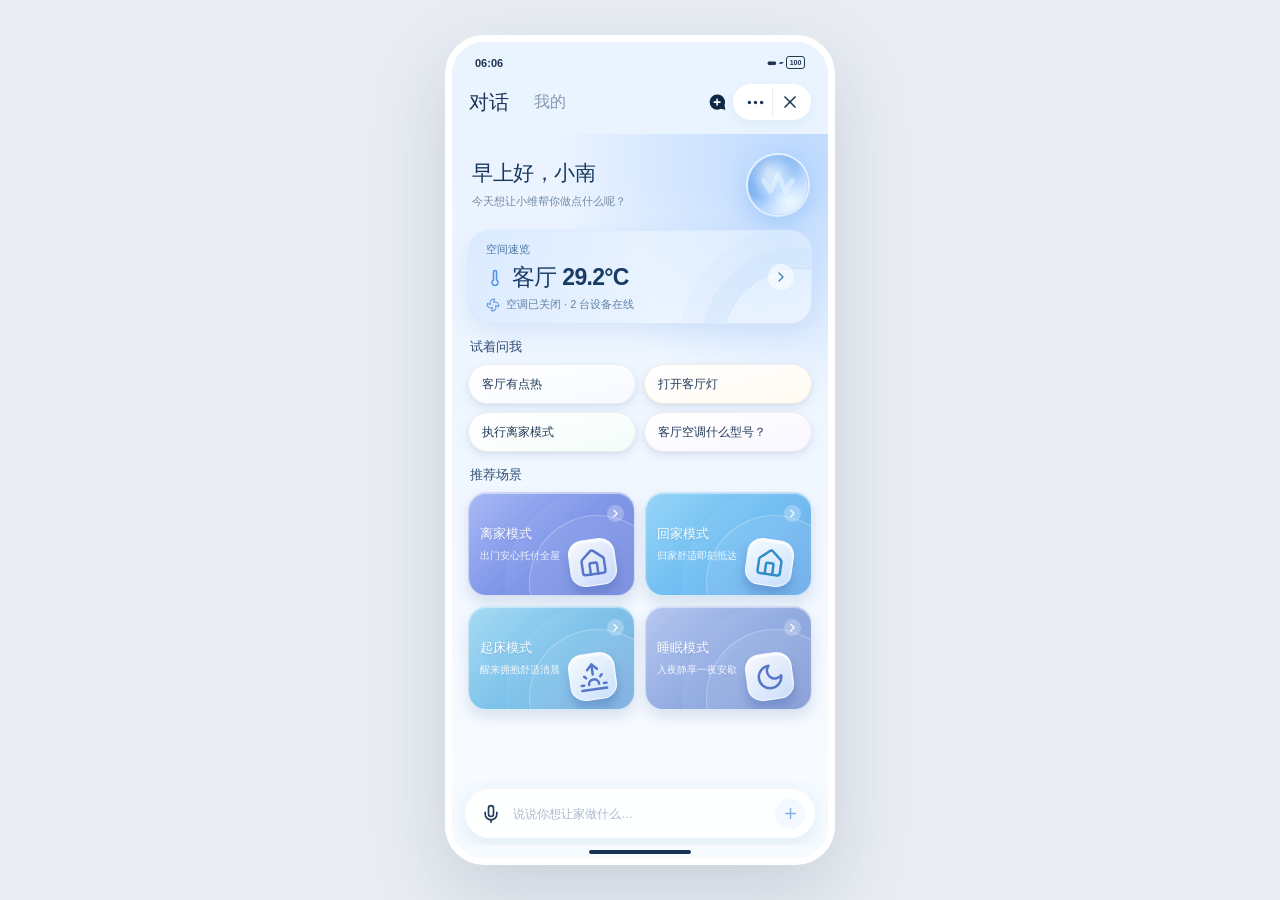
==== commit 88d85c2d: "Update homepage scene card copy" ====
--- a/index.html
+++ b/index.html
@@ -8,8 +8,8 @@
     />
     <meta name="theme-color" content="#eaf3ff" />
     <title>维家 · 智能空间</title>
-    <script type="module" crossorigin src="./assets/index-Py_z16Is.js"></script>
-    <link rel="stylesheet" crossorigin href="./assets/index-BByAwgjA.css">
+    <script type="module" crossorigin src="./assets/index-BavFddjL.js"></script>
+    <link rel="stylesheet" crossorigin href="./assets/index-80qIMh8y.css">
   </head>
   <body>
     <div id="root"></div>
--- a/assets/index-80qIMh8y.css
+++ b/assets/index-80qIMh8y.css
@@ -0,0 +1 @@
+:root{font-family:Manrope,PingFang SC,Microsoft YaHei,sans-serif;color:#203047;background:#eaf0f6;font-synthesis:none;text-rendering:optimizeLegibility;-webkit-font-smoothing:antialiased}*{box-sizing:border-box}body{margin:0}button,input{font:inherit}button{cursor:pointer}button:disabled{cursor:default;opacity:.58}#root{min-height:100vh}.site-wrap{min-height:100vh;display:flex;align-items:center;justify-content:center;gap:clamp(48px,9vw,150px);padding:28px;background:radial-gradient(circle at 17% 14%,#fff 0,#f5f9fd 25%,transparent 48%),radial-gradient(circle at 79% 80%,#dce9f5 0,transparent 42%),#eaf0f6}.desktop-context{max-width:470px;align-self:center}.brand-mark{height:44px;width:44px;display:grid;place-items:center;border-radius:14px;background:#183e67;color:#fff;box-shadow:0 12px 24px #163a6930;margin-bottom:35px}.desktop-eyebrow,.eyebrow{font:700 10px DM Sans,sans-serif;letter-spacing:.18em;color:#8193a9}.desktop-context h1{font-size:clamp(38px,4vw,58px);line-height:1.3;letter-spacing:-.055em;color:#19314d;margin:14px 0 22px;font-weight:800}.desktop-context h1 em{font-style:normal;color:#4e8ba8}.desktop-context p{font-size:16px;line-height:1.9;color:#71859a;margin:0}.desktop-feature{display:flex;align-items:center;gap:11px;font-size:12px;color:#7b8ea4;margin-top:65px;white-space:nowrap}.desktop-feature span{color:#356885;font-weight:800}.desktop-foot{color:#a0adbc;font-size:11px;margin-top:28px}.phone-frame{width:min(390px,100%);height:min(830px,calc(100dvh - 36px));min-height:610px;flex:none;background:#f7f9fc;border:7px solid #1e2b3a;border-radius:39px;box-shadow:0 34px 70px #17344f30,0 3px 10px #17344f18;position:relative;overflow:hidden;display:flex;flex-direction:column}.phone-status{height:28px;display:flex;justify-content:space-between;align-items:end;padding:0 23px 1px;font:700 11px DM Sans,sans-serif;color:#25394e;flex:none}.status-icons{display:flex;align-items:center;gap:5px;font-size:9px;letter-spacing:-3px}.battery{letter-spacing:0;border:1px solid #25394e;border-radius:3px;font-size:7px;line-height:11px;width:19px;text-align:center}.app-header{height:56px;flex:none;display:flex;align-items:center;padding:0 17px;gap:10px;background:#f7f9fc;z-index:5}.mini-brand,.header-spacer{width:34px;height:34px;flex:none}.mini-brand-icon{height:34px;width:34px;border-radius:11px;background:#193d64;color:#fff;display:grid;place-items:center}.header-title{flex:1;display:flex;align-items:baseline;gap:9px}.header-title strong{font-size:17px;color:#1c304a;font-weight:800;letter-spacing:-.04em}.header-title span{font-size:11px;color:#95a3b5;display:flex;gap:1px;align-items:center}.header-actions{display:flex;gap:2px}.icon-button{border:0;background:transparent;color:#4b6179;width:34px;height:34px;display:grid;place-items:center;border-radius:10px;position:relative}.icon-button:hover{background:#eaf0f6}.notification-button i,.bottom-nav i{width:6px;height:6px;border-radius:50%;background:#e35f59;position:absolute;top:5px;right:6px}.screen-content{flex:1;overflow:auto;scrollbar-width:none;background:#f7f9fc}.screen-content::-webkit-scrollbar{display:none}.home-content{background:radial-gradient(circle at 80% 2%,#e2ecf9 0,transparent 35%),linear-gradient(#f9fbfd,#f7f9fc 75%)}.home-landing{padding:8px 20px 18px}.greeting{position:relative;padding:4px 0 1px}.greeting-spark{position:absolute;right:14px;top:4px;width:45px;height:45px;display:grid;place-items:center;background:#e4f0f3;border-radius:17px;color:#5c95a8;transform:rotate(9deg)}.greeting h1{font-size:22px;line-height:1.26;letter-spacing:-.055em;margin:6px 0 5px;color:#253c56;font-weight:800}.greeting h1 span{color:#628fa3}.greeting p{font-size:10px;color:#8292a4;margin:0}.home-summary{margin-top:10px;background:#183e64;border-radius:20px;color:#fff;box-shadow:0 17px 26px #183e6427;overflow:hidden;position:relative}.home-summary:before{content:"";position:absolute;width:190px;height:190px;right:-60px;top:-90px;border:1px solid #ffffff30;border-radius:50%;box-shadow:0 0 0 26px #ffffff08,0 0 0 52px #ffffff07}.home-summary.has-alert{background:#763c40}.summary-top,.summary-footer{display:flex;justify-content:space-between;align-items:center;padding:8px 14px}.summary-top span:first-child{font-size:11px;font-weight:700;display:flex;gap:5px;align-items:center}.summary-top span:last-child{font-size:9px;color:#c2d2df}.summary-main{display:flex;flex-direction:column;gap:4px;padding:6px 14px 8px}.summary-main strong{font-size:18px;letter-spacing:-.04em}.summary-main span{font-size:11px;color:#d2e1ec}.summary-footer{justify-content:flex-start;gap:15px;border-top:1px solid #ffffff25;background:#ffffff0b;padding-top:7px;padding-bottom:7px}.summary-footer span{display:flex;gap:5px;align-items:center;font-size:10px;color:#e5edf4}.section-heading{display:flex;justify-content:space-between;align-items:end;margin:16px 0 8px}.section-heading h2{margin:4px 0 0;font-size:17px;letter-spacing:-.04em}.section-small{font-size:10px;color:#9aa9b7;padding-bottom:2px}.prompt-grid{display:grid;grid-template-columns:repeat(2,minmax(0,1fr));gap:10px}.prompt-card{min-height:105px;border:1px solid #e9edf2;background:#fff;border-radius:17px;text-align:left;padding:12px;display:flex;flex-direction:column;align-items:flex-start;position:relative;box-shadow:0 5px 15px #34547409;transition:transform .18s,box-shadow .18s}.prompt-card:hover{transform:translateY(-2px);box-shadow:0 10px 20px #34547418}.prompt-icon{width:29px;height:29px;border-radius:10px;display:grid;place-items:center;margin-bottom:9px}.prompt-card strong{font-size:12px;color:#253a50}.prompt-card small{font-size:10px;color:#91a0af;margin-top:3px}.prompt-arrow{position:absolute;right:12px;bottom:14px;color:#a3b2c0;transform:rotate(45deg)}.mint .prompt-icon,.icon-tile.mint{background:#dff3ed;color:#3a9d80}.peach .prompt-icon,.icon-tile.peach{background:#fff0dd;color:#d89743}.lavender .prompt-icon,.icon-tile.lavender{background:#edebfc;color:#8178bc}.sky .prompt-icon,.icon-tile.sky{background:#e1f0fb;color:#5b94bb}.icon-tile.red{background:#fae7e5;color:#c75b55}.quiet-link{border:0;background:none;display:flex;align-items:center;gap:4px;margin:18px auto;color:#65849b;font-size:11px;font-weight:700}.composer-wrap{padding:8px 15px 7px;background:#f7f9fc;flex:none}.safety-composer{width:100%;height:49px;border:0;border-radius:14px;background:#9f4f4b;color:#fff;display:flex;align-items:center;justify-content:center;gap:8px;font-size:11px;font-weight:800}.composer{height:49px;display:flex;align-items:center;gap:7px;border:1px solid #e8edf2;background:#fff;border-radius:16px;padding:5px 5px 5px 11px;box-shadow:0 6px 17px #293f5810}.composer button{border:0;background:none;color:#7e9bae;width:28px;height:31px;display:grid;place-items:center}.composer input{border:0;outline:0;min-width:0;flex:1;font-size:12px;color:#293e54;background:transparent}.composer input::placeholder{color:#a6b4c2}.composer .send-button{height:34px;width:34px;background:#1d5279;color:#fff;border-radius:11px}.composer-wrap>span{display:block;text-align:center;color:#abb6c2;font-size:9px;padding-top:6px}.bottom-nav{height:62px;flex:none;display:grid;grid-template-columns:repeat(4,1fr);border-top:1px solid #edf0f4;background:#fff;padding:5px 7px 0}.bottom-nav button{border:0;background:transparent;color:#a3afbd;display:flex;flex-direction:column;justify-content:center;align-items:center;gap:4px;position:relative}.bottom-nav button.active{color:#245b7d;font-weight:800}.bottom-nav button span:last-of-type{font-size:10px}.space-glyph{font-size:25px;line-height:20px}.bottom-nav i{top:7px;right:27px}.home-indicator{height:13px;background:#fff;flex:none;position:relative}.home-indicator:after{content:"";position:absolute;left:50%;bottom:4px;transform:translate(-50%);width:102px;height:4px;border-radius:99px;background:#1e2b3a}.conversation{padding:16px 17px 22px;display:flex;flex-direction:column;align-items:flex-start;gap:15px}.conversation-start{display:flex;gap:7px;align-items:center;font-size:11px;font-weight:700;color:#637c91;margin:3px 0 5px}.conversation-start small{font-weight:500;color:#a7b5c2}.assistant-avatar{display:grid;place-items:center;width:26px;height:26px;color:#fff;background:#214d73;border-radius:9px}.user-bubble{align-self:flex-end;max-width:86%;background:#25658d;color:#fff;border-radius:17px 17px 4px;padding:10px 14px;font-size:12px;line-height:1.5;box-shadow:0 5px 12px #2b658a20}.chat-card{width:100%;border:1px solid #e7edf2;background:#fff;box-shadow:0 8px 20px #21405d0c;border-radius:17px;padding:15px;overflow:hidden}.chat-card.safety{border-color:#efc5c1;background:snow;box-shadow:0 8px 20px #b75b5611}.card-topline{display:flex;align-items:center;gap:7px}.card-icon{width:28px;height:28px;border-radius:9px;display:grid;place-items:center;color:#639aae;background:#e7f2f6}.card-icon.plan{background:#ececf9;color:#817bc2}.card-icon.result{background:#e6f4eb;color:#59a37a}.card-icon.execution{background:#edf1f7;color:#708eaa}.card-icon.safety{background:#f9e2e1;color:#ca5954}.card-icon.answer{background:#edeafa;color:#7777b8}.card-kicker{font-size:9px;font-weight:700;color:#9bacbc;flex:1}.card-badge{border-radius:20px;background:#eaf1f5;color:#5f839a;font-size:9px;font-weight:700;padding:4px 7px;white-space:nowrap}.card-badge.danger{background:#ffe6e3;color:#c75650}.chat-card h3{font-size:15px;letter-spacing:-.035em;line-height:1.4;margin:13px 0 5px;color:#263c53}.card-body{font-size:11px;line-height:1.7;color:#75899a;margin:0 0 3px}.data-rows{display:flex;flex-direction:column;margin-top:13px;background:#f8fafc;border:1px solid #eef2f5;border-radius:11px;padding:0 11px}.data-row{display:flex;align-items:center;justify-content:space-between;gap:10px;min-height:43px;border-bottom:1px solid #edf0f3;padding:8px 0}.data-row:last-child{border-bottom:0}.data-row>div{display:flex;flex-direction:column;gap:2px;min-width:0}.data-label{font-size:10px;color:#667d90}.data-note{font-size:9px;color:#a0afbc}.data-value{font-size:10px;color:#2d485e;text-align:right;font-weight:800}.data-value.ok{color:#4b9d7e}.data-value.warn{color:#ca7c4c}.data-value.muted{color:#899aaa}.card-actions{display:flex;gap:8px;margin-top:14px;flex-wrap:wrap}.card-action{border:0;border-radius:10px;padding:8px 11px;font-size:10px;font-weight:800;display:flex;align-items:center;gap:6px;background:#ecf2f6;color:#47708b}.card-action.primary{background:#235f86;color:#fff}.card-action.danger{background:#bf524d;color:#fff}.progress-line{height:5px;background:#edf3f7;overflow:hidden;border-radius:9px;margin-top:14px}.progress-line span{display:block;width:45%;height:100%;border-radius:9px;background:#4b9ebc;animation:progress 1s ease-in-out infinite alternate}@keyframes progress{to{transform:translate(110%)}}.conversation-end{align-self:center;color:#a3b2bf;font-size:9px;margin:5px 0 3px}.standard-page,.detail-page{padding:4px 18px 27px}.standard-page>.section-heading:first-child{margin-top:20px}.room-tabs,.filter-tabs{display:flex;gap:7px;margin:14px 0 18px}.room-tabs button,.filter-tabs button{border:0;border-radius:20px;padding:8px 13px;background:#ebf0f4;color:#8192a2;font-size:10px;font-weight:700}.room-tabs button.active,.filter-tabs button.active{background:#235b7d;color:#fff}.space-highlight{background:linear-gradient(125deg,#ddedf1,#e9f2f5 63%,#f4f9fa);border-radius:20px;padding:19px;color:#254559}.space-highlight>span{font-size:10px;color:#728fa1}.space-highlight h1{font-size:25px;margin:6px 0}.space-highlight p{font-size:11px;margin:0;color:#728c9c}.space-highlight>div{display:flex;gap:18px;margin-top:25px}.space-highlight>div span{display:flex;align-items:center;gap:5px;font-size:12px;font-weight:800}.space-highlight button{margin-top:20px;border:0;border-radius:10px;background:#fff;color:#3e7b96;font-size:10px;font-weight:800;padding:9px 11px;display:flex;align-items:center;gap:7px}.device-list-item,.message-item{border:1px solid #e9eef2;background:#fff;border-radius:14px;width:100%;display:flex;align-items:center;gap:11px;padding:12px;margin-bottom:9px;text-align:left;color:#90a3b2}.space-empty{padding:28px 14px;border:1px dashed #d9e4eb;border-radius:14px;color:#97aab7;font-size:11px;text-align:center}.device-list-item>span:nth-child(2),.message-item>span:nth-child(2){flex:1;display:flex;flex-direction:column;gap:4px;min-width:0}.device-list-item strong,.message-item strong{font-size:11px;color:#293f54}.device-list-item small,.message-item small{font-size:10px;color:#98a9b8}.icon-tile{width:40px;height:40px;border-radius:12px;flex:none;display:grid;place-items:center}.list-link{width:100%;height:49px;padding:0 13px;background:#fff;border:1px solid #e9eef2;border-radius:12px;display:flex;align-items:center;gap:11px;color:#4a7189;font-size:11px;font-weight:700;margin-bottom:9px}.list-link svg:last-child{margin-left:auto;color:#9aacb9}.filter-tabs{margin-top:19px}.message-item.alert{border-color:#f0d4d0;background:snow}.empty-state{margin:80px auto 0;text-align:center;color:#a0b0be;display:flex;align-items:center;flex-direction:column;gap:9px}.empty-state strong{font-size:13px;color:#647d91}.empty-state span{font-size:10px}.family-card{border-radius:18px;background:#214c70;color:#fff;padding:20px 16px;display:flex;align-items:center;gap:11px;box-shadow:0 11px 22px #214c7020}.family-avatar{border-radius:12px;width:38px;height:38px;display:grid;place-items:center;background:#ffffff2d;font-size:15px}.family-card>div:nth-child(2){flex:1;display:flex;flex-direction:column;gap:4px}.family-card strong{font-size:13px}.family-card span{color:#c4d9e5;font-size:10px}.settings-group{background:#fff;border:1px solid #e9eef2;border-radius:15px;padding:0 13px}.settings-group button{width:100%;height:51px;border:0;border-bottom:1px solid #edf1f4;background:transparent;display:flex;align-items:center;gap:11px;color:#60849b;text-align:left}.settings-group button:last-child{border-bottom:0}.settings-group span{flex:1;color:#314a5e;font-size:11px;font-weight:700}.settings-group svg:last-child{color:#a2afbd}.version-note{text-align:center;color:#a9b8c5;font-size:9px;line-height:1.9;margin:30px 0}.detail-page{padding-top:10px}.detail-hero{text-align:center;padding:24px 0 12px}.detail-hero .icon-tile{margin:auto;width:51px;height:51px;border-radius:16px}.detail-hero h1{font-size:20px;margin:13px 0 5px}.detail-hero p{font-size:10px;color:#9aaab8}.pill{display:inline-block;font-size:10px;padding:4px 9px;color:#408a70;background:#e5f5ee;border-radius:20px}.pill.warning{color:#c47b4c;background:#fff0de}.surface-card{background:#fff;border:1px solid #e9eef2;border-radius:15px;padding:4px 12px}.surface-card .data-rows{border:0;margin:0;padding:0;background:transparent}.timeline{margin:7px 0 22px 9px;border-left:1px solid #d5e2e9;padding-left:21px}.timeline div{position:relative;font-size:11px;color:#71889a;padding:0 0 19px}.timeline div:last-child{padding-bottom:0}.timeline i{width:9px;height:9px;border-radius:50%;background:#6fa5b8;position:absolute;left:-26px;top:3px;border:2px solid #f7f9fc}.timeline.red{border-color:#eed2ce}.timeline.red i{background:#cc6a63}.wide-primary,.wide-secondary{width:100%;min-height:43px;border-radius:12px;display:flex;align-items:center;justify-content:center;gap:6px;font-weight:800;font-size:11px;margin:10px 0}.wide-primary{background:#235e84;border:0;color:#fff}.wide-primary.danger{background:#bc5551}.wide-secondary{background:#fff;border:1px solid #e5ebf0;color:#567b94}.event-banner{background:#8d4644;border-radius:17px;padding:17px;color:#fff}.event-banner>span{font-size:10px;display:block;margin-top:7px;color:#ffdddb}.event-banner h1{font-size:19px;margin:7px 0}.event-banner p{font-size:11px;line-height:1.7;color:#ffe7e5;margin:0}.safety-tip{background:#fff2e8;border:1px solid #f3dfca;border-radius:14px;padding:13px;margin-top:13px}.safety-tip strong{font-size:11px;color:#a9663e}.safety-tip p{font-size:10px;line-height:1.7;color:#9c7b68;margin:5px 0 0}.device-hero{display:flex;gap:12px;align-items:center;padding:15px 0 25px}.device-hero .icon-tile{width:56px;height:56px}.device-hero h1{font-size:19px;margin:3px 0}.device-hero p{font-size:10px;color:#91a3b1;margin:0}.device-archive-card{margin-top:14px}.device-archive-toggle{width:100%;border:0;background:transparent;display:flex;align-items:center;gap:8px;padding:13px 0;color:#25415f;text-align:left;cursor:pointer}.device-archive-heading{display:flex;align-items:center;gap:7px;flex:none;font-size:12px;font-weight:800}.device-archive-summary{flex:1;min-width:0;overflow:hidden;text-overflow:ellipsis;white-space:nowrap;text-align:right;color:#8ba0ae;font-size:10px}.device-archive-toggle>svg:last-child{flex:none;transition:transform .2s ease}.device-archive-toggle>svg.expanded{transform:rotate(90deg)}.device-archive-fields{border-top:1px solid #e9eef2}.device-control-card{margin-top:12px;padding:5px 14px}.device-control-card h2{margin:12px 0 4px;color:#2b7fe4;font-size:12px}.device-control-row{min-height:53px;display:flex;align-items:center;justify-content:space-between;gap:12px;border-bottom:1px solid #edf0f3;color:#667d90;font-size:11px}.device-control-row:last-child{border-bottom:0}.device-control-row strong{margin-left:3px;color:#344b61;font-weight:700}.device-power{display:inline-flex;align-items:center;gap:5px;min-width:76px;min-height:31px;justify-content:center;border:0;border-radius:18px;background:#edf1f5;color:#65788a;font-size:11px;font-weight:800}.device-power.on{background:#d9f5e9;color:#158360}.device-power:disabled,.device-stepper button:disabled,.device-control-row select:disabled,.device-brightness-slider:disabled{opacity:.45;cursor:not-allowed}.device-stepper{display:flex;gap:7px}.device-stepper button{width:32px;height:32px;display:grid;place-items:center;border:1px solid #d9e5ef;border-radius:9px;background:#fff;color:#2e6da3}.device-brightness-slider{appearance:none;width:145px;height:6px;margin:0 2px;border:0;border-radius:8px;cursor:pointer}.device-brightness-slider::-webkit-slider-thumb{appearance:none;width:18px;height:18px;border:3px solid #fff;border-radius:50%;background:#2b7fe4;box-shadow:0 1px 5px #47749c55}.device-brightness-slider::-moz-range-thumb{width:12px;height:12px;border:3px solid #fff;border-radius:50%;background:#2b7fe4;box-shadow:0 1px 5px #47749c55}.device-brightness-slider:focus-visible{outline:2px solid #2b7fe4;outline-offset:8px}.device-control-row select{max-width:116px;min-height:32px;padding:0 8px;border:1px solid #d9e5ef;border-radius:9px;background:#fff;color:#344b61;font:inherit}.device-control-offline{margin:10px 0;color:#b8794e;font-size:10px}.source-note{display:flex;gap:8px;align-items:flex-start;font-size:10px;line-height:1.7;color:#8ba0ae;margin-top:16px}.source-note svg{flex:none}.overlay{position:absolute;inset:0;background:#172c43a8;z-index:20;display:flex;justify-content:center;align-items:center;padding:18px}.dialog{background:#fff;border-radius:22px;padding:23px;width:100%;position:relative;box-shadow:0 20px 45px #152b3c36}.dialog-close{position:absolute;right:16px;top:15px;background:#f2f5f7;border:0;width:29px;height:29px;border-radius:9px;color:#7690a1;display:grid;place-items:center}.dialog .icon-tile{width:45px;height:45px;margin-bottom:17px}.dialog h2{font-size:17px;margin:0 0 9px;color:#263c51}.dialog p{font-size:11px;color:#788c9b;line-height:1.75;margin:0 0 16px}.dialog-note{display:flex;gap:7px;color:#6d8f94;background:#f0f7f5;border-radius:10px;padding:10px;font-size:10px;margin-bottom:16px}.info-dialog .wide-primary{margin-bottom:0}.bottom-overlay{align-items:end;padding:0}.demo-sheet{background:#fff;border-radius:24px 24px 0 0;width:100%;max-height:83%;overflow:auto;padding:10px 18px 22px;box-shadow:0 -20px 40px #122b4430}.sheet-handle{width:36px;height:4px;background:#d6e0e7;border-radius:4px;margin:0 auto 18px}.sheet-title{display:flex;justify-content:space-between;align-items:start}.sheet-title h2{font-size:18px;margin:4px 0 0}.sheet-title button{border:0;background:#f2f5f7;width:29px;height:29px;border-radius:9px;color:#758fa0}.demo-sheet>p{font-size:10px;color:#95a5b2;margin:10px 0 19px}.demo-options{border:1px solid #e9eef2;border-radius:14px;padding:0 10px}.demo-options button{border:0;border-bottom:1px solid #edf1f3;background:#fff;width:100%;min-height:56px;display:flex;align-items:center;gap:12px;color:#5d8498;text-align:left}.demo-options button:last-child{border-bottom:0}.demo-options button span{flex:1;display:flex;flex-direction:column;gap:2px}.demo-options strong{font-size:11px;color:#30485c}.demo-options small{font-size:9px;color:#9aabb8}.demo-options svg:last-child{color:#a9b8c5}.switch-row{margin-top:15px;border:1px solid #e9eef2;background:#fff;border-radius:12px;width:100%;min-height:47px;display:flex;gap:10px;align-items:center;padding:0 12px;color:#63899e}.switch-row span:nth-child(2){flex:1;text-align:left;font-size:11px;color:#3d5569;font-weight:700}.switch{height:19px;width:34px;background:#d8e2e9;border-radius:20px;position:relative}.switch:after{content:"";position:absolute;left:3px;top:3px;height:13px;width:13px;border-radius:50%;background:#fff;box-shadow:0 1px 3px #24394933}.switch.on{background:#4b97ae}.switch.on:after{left:18px}.reset-button{width:100%;display:flex;align-items:center;justify-content:center;gap:5px;border:0;background:transparent;color:#9aaab7;font-size:10px;padding:15px 0 0}@media(max-width:850px){.site-wrap{padding:0;background:#f7f9fc}.desktop-context{display:none}.phone-frame{height:100dvh;width:100%;max-width:none;border:0;border-radius:0;box-shadow:none;min-height:0}.phone-status{height:30px}.home-indicator{height:16px}.home-indicator:after{bottom:5px}}@media(min-width:851px)and (max-height:720px){.phone-frame{height:calc(100dvh - 26px)}}:root{color:#172b47;background:#dbeafa}.site-wrap{background:radial-gradient(circle at 9% 12%,#8bbdff 0,transparent 31%),radial-gradient(circle at 78% 80%,#c7e8ff 0,transparent 37%),linear-gradient(135deg,#6aa4f3,#bad8ff 48%,#eff8ff)}.site-wrap:before{content:"";position:fixed;width:min(650px,55vw);aspect-ratio:1;border:1px solid #ffffff6a;border-radius:50%;left:-13vw;bottom:-34vw;box-shadow:0 0 0 66px #ffffff14,0 0 0 132px #ffffff12;pointer-events:none}.desktop-context{position:relative;z-index:1}.brand-mark,.mini-brand-icon{background:linear-gradient(145deg,#1264df,#4ea0ff);box-shadow:0 10px 26px #1765d537}.brand-mark{border-radius:16px}.brand-logo{--logo-size: 34px;display:block;width:var(--logo-size);height:var(--logo-size);flex:none;position:relative;overflow:hidden;border-radius:calc(var(--logo-size) * .21)}.brand-logo img{position:absolute;width:calc(var(--logo-size) * 7.805);height:auto;max-width:none;left:calc(var(--logo-size) * -5.923)}.brand-logo.light img{top:calc(var(--logo-size) * -.598)}.brand-logo.color img{top:calc(var(--logo-size) * -2.793)}.desktop-logo{--logo-size: 44px;margin-bottom:35px;box-shadow:0 12px 24px #1765d53d}.header-logo{--logo-size: 34px;box-shadow:0 4px 10px #1765d526}.avatar-logo{--logo-size: 26px}.desktop-eyebrow{color:#286cbd}.desktop-context h1{color:#133f76}.desktop-context h1 em{color:#fff;text-shadow:0 4px 18px #397dcb4d}.desktop-context p,.desktop-feature,.desktop-foot{color:#37689f}.desktop-feature span{color:#1e67ba}.phone-frame{background:#f8fbff;border-color:#102645;box-shadow:0 40px 85px #235fa640,0 8px 22px #235fa622}.phone-status,.app-header,.screen-content,.composer-wrap{background:#f8fbff}.phone-status.home-chrome,.app-header.home-chrome{background:#2f7fea;color:#fff}.phone-status.home-chrome .battery{border-color:#fff}.app-header.home-chrome .header-title strong,.app-header.home-chrome .header-title span,.app-header.home-chrome .icon-button{color:#fff}.app-header.home-chrome .mini-brand-icon{background:#ffffff2f;box-shadow:inset 0 0 0 1px #ffffff4d}.app-header.home-chrome .icon-button:hover{background:#ffffff2c}.app-header{padding:0 18px}.header-title strong{color:#172e51}.header-title span{color:#7791ad}.icon-button{color:#4778b5;border-radius:12px}.icon-button:hover{background:#e8f3ff}.home-content{background:#f8fbff}.home-landing{padding:0 16px 25px}.home-hero{margin:0 -16px;padding:12px 18px 14px;border-radius:0 0 31px 31px;overflow:hidden;position:relative;color:#fff;background:radial-gradient(circle at 90% 45%,#a8d5ff 0,transparent 40%),linear-gradient(150deg,#2f7fea 4%,#5aa2f1 65%,#91c5f7);box-shadow:0 16px 24px #4b93e82a}.home-hero:after{content:"";position:absolute;width:260px;height:260px;border:1px solid #ffffff2d;border-radius:50%;right:-99px;top:-103px;box-shadow:0 0 0 30px #ffffff0b,0 0 0 66px #ffffff09;pointer-events:none}.hero-main{height:105px;position:relative;display:flex;align-items:center;z-index:1}.hero-copy{position:relative;z-index:2;max-width:54%;padding-top:5px}.hero-copy h1{white-space:pre-line;font-size:25px;line-height:1.2;letter-spacing:-.055em;margin:0;font-weight:800;text-shadow:0 3px 12px #1359b431}.hero-copy p{color:#e7f3ff;font-size:10px;line-height:1.55;margin:10px 0 0;max-width:150px}.hero-illustration{position:absolute;right:-25px;bottom:-13px;width:187px;height:139px;object-fit:contain;filter:drop-shadow(0 12px 12px #0f5eb234)}.hero-stats{position:relative;z-index:2;display:grid;grid-template-columns:repeat(3,1fr);gap:5px;border:1px solid #ffffff75;border-radius:16px;padding:7px 4px;background:#ffffffc9;-webkit-backdrop-filter:blur(15px);backdrop-filter:blur(15px);box-shadow:0 8px 25px #145bb022}.hero-stats>div{padding-left:9px;border-right:1px solid #d9e9fb;display:flex;flex-direction:column;gap:5px}.hero-stats>div:last-child{border:0}.hero-stats span{color:#8299b3;font-size:9px}.hero-stats strong{color:#1c5db1;font-size:15px;letter-spacing:-.04em;white-space:nowrap}.section-heading{margin:16px 0 9px}.home-prompt-title{margin:20px 0 11px;color:#162b49;font-size:18px;letter-spacing:-.04em}.section-heading h2{color:#162b49;font-size:18px}.eyebrow{color:#6e9acd}.section-small{color:#93aac2}.prompt-grid{gap:9px}.prompt-card{min-height:105px;padding:13px;border-radius:19px;border:1px solid #e1ebf7;background:linear-gradient(160deg,#fff,#f7fbff);box-shadow:0 7px 17px #377ac113}.prompt-card:before{content:"";width:36px;height:3px;position:absolute;right:13px;top:16px;border-radius:5px;background:#d9e9fb}.prompt-card:first-child{color:#fff;border-color:#327fe7;background:linear-gradient(145deg,#2f7fea,#65a9f4);box-shadow:0 12px 20px #2d7fe13d}.prompt-card:first-child:before{background:#ffffff59}.prompt-card:first-child strong,.prompt-card:first-child small,.prompt-card:first-child .prompt-arrow{color:#fff}.prompt-card strong{color:#244565;font-size:12px;line-height:1.35}.prompt-card small{color:#8fa6bd}.prompt-icon{width:32px;height:32px;border-radius:11px;margin-bottom:12px}.prompt-card:first-child .prompt-icon{color:#fff;background:#ffffff35}.mint .prompt-icon,.icon-tile.mint{background:#e3f4ef;color:#329b82}.peach .prompt-icon,.icon-tile.peach{background:#ecf5ff;color:#3c8be8}.lavender .prompt-icon,.icon-tile.lavender{background:#ebeefe;color:#737dde}.sky .prompt-icon,.icon-tile.sky{background:#dff1ff;color:#4c9cdb}.quiet-link{color:#3b83dc;margin:20px auto}.composer-wrap{padding:7px 15px 6px}.composer{border-color:#dce9f7;box-shadow:0 7px 20px #3579bd14;border-radius:17px}.composer .send-button,.wide-primary,.card-action.primary{background:linear-gradient(145deg,#2677e7,#4797f1)}.bottom-nav{border-top-color:#e6eff9;box-shadow:0 -5px 18px #2e77c10c}.bottom-nav button{color:#a3b4c8}.bottom-nav button.active{color:#2b7fe4}.home-indicator:after{background:#193253}.assistant-avatar{background:transparent;border-radius:10px}.user-bubble{background:linear-gradient(145deg,#2677e7,#4e9af1);box-shadow:0 7px 16px #2d7fe12c}.conversation-start{color:#4f7eb4}.chat-card,.surface-card,.device-list-item,.message-item,.settings-group{border-color:#e0ebf7;box-shadow:0 7px 22px #357ac010}.chat-card{border-radius:19px}.chat-card h3{color:#182f4f}.card-icon{background:#e4f1ff;color:#438ee5}.card-icon.plan,.card-icon.answer{background:#e9edff;color:#697bd9}.card-icon.execution{background:#e6f0fc;color:#5d8fce}.card-kicker{color:#8ca6c3}.card-badge{background:#e7f3ff;color:#4389d5}.data-rows{background:#f5f9fe;border-color:#e8f0fa}.data-row{border-bottom-color:#e4edf7}.data-label{color:#6a849f}.data-value{color:#235287}.card-action{background:#eaf3fd;color:#3d83d1;border-radius:11px}.card-action.danger,.wide-primary.danger{background:#c4534d}.progress-line span{background:#3f8de8}.room-tabs button,.filter-tabs button{background:#e9f2fc;color:#7899bb}.room-tabs button.active,.filter-tabs button.active{background:#2e7fea;box-shadow:0 5px 11px #2e7fea38}.space-highlight{color:#fff;padding:20px;border-radius:22px;background:radial-gradient(circle at 90% 12%,#a4d5ff 0,transparent 41%),linear-gradient(145deg,#2875e0,#6aacf2);box-shadow:0 13px 25px #377fe12e}.space-highlight>span,.space-highlight p{color:#deefff}.space-highlight h1{color:#fff}.space-highlight>div span{color:#fff}.space-highlight button{color:#2576d8}.device-list-item,.message-item{border-radius:16px}.device-list-item strong,.message-item strong{color:#25415f}.list-link{border-color:#e0ebf7;color:#397fc9;border-radius:14px}.family-card{background:linear-gradient(145deg,#2574dc,#66a9f2);box-shadow:0 13px 25px #377fe12e}.detail-hero h1,.device-hero h1{color:#182f4f}.wide-secondary{border-color:#e0ebf7;color:#397fc9}.timeline{border-left-color:#c5dbf4}.timeline i{background:#4a94e9;border-color:#f8fbff}.dialog{border-radius:24px}.demo-sheet{border-radius:27px 27px 0 0}.switch.on{background:#418de8}@media(max-width:850px){.site-wrap{background:#f8fbff}.site-wrap:before{display:none}.phone-frame{box-shadow:none}}@media(max-width:380px){.hero-illustration{width:175px;right:-37px}.hero-copy h1{font-size:25px}.hero-stats strong{font-size:13px}.prompt-card{min-height:102px}}.phone-status,.app-header.chat-header,.top-tabs{background:#edf2ff}.phone-status{color:#1f3353}.app-header.chat-header{gap:8px;padding:0 13px;border-bottom:0}.chat-header .header-logo{--logo-size: 30px}.chat-header .header-title{gap:7px}.chat-header .header-title strong{font-size:16px}.chat-header .header-title span{font-size:10px}.chat-header .header-actions{gap:0}.chat-header .icon-button{color:#385a88}.top-tabs{display:grid;grid-template-columns:repeat(4,1fr);flex:none;height:44px;padding:0 16px;border-bottom:1px solid #dbe5f7}.top-tabs button{position:relative;border:0;background:transparent;color:#8194af;font-size:12px;font-weight:700}.top-tabs button.active{color:#236dd0;font-weight:800}.top-tabs button.active:after{content:"";position:absolute;bottom:0;left:32%;right:32%;height:3px;border-radius:3px 3px 0 0;background:#347fe7}.top-tabs i{position:absolute;width:6px;height:6px;border-radius:50%;background:#dc5d58;right:27%;top:9px}.screen-content.home-content{background:linear-gradient(180deg,#edf2ff 0,#e9efff 55%,#f5f8ff)}.welcome-thread{padding:21px 17px 25px}.welcome-intro{display:flex;align-items:flex-start;gap:10px}.welcome-avatar{--logo-size: 37px;margin-top:2px;box-shadow:0 6px 14px #356ec42c}.welcome-bubble{min-width:0;flex:1;padding:1px 0 0}.welcome-bubble>span{display:block;color:#6683a9;font-size:10px;font-weight:700;margin-bottom:5px}.welcome-bubble h1{color:#183760;font-size:18px;line-height:1.35;letter-spacing:-.045em;margin:0 0 5px}.welcome-bubble p{color:#7b90aa;font-size:10px;line-height:1.55;margin:0}.welcome-feature{position:relative;width:100%;min-height:99px;margin-top:22px;padding:14px 17px;border:1px solid #c6d7fa;border-radius:20px;text-align:left;overflow:hidden;display:flex;flex-direction:column;align-items:flex-start;background:linear-gradient(122deg,#dbe6ff 0,#b8d0fc);box-shadow:0 10px 20px #4879d41d}.welcome-feature:after{content:"";position:absolute;width:130px;height:130px;right:-40px;top:-62px;border-radius:50%;border:1px solid #ffffff8c;box-shadow:0 0 0 15px #fff2,0 0 0 32px #ffffff1c}.feature-label{color:#4a79c7;font-size:10px;font-weight:800;margin-bottom:7px}.welcome-feature strong{color:#214b89;font-size:16px;position:relative;z-index:1}.feature-detail{color:#5e7fae;font-size:10px;margin-top:5px}.feature-link{position:absolute;right:14px;bottom:14px;display:flex;align-items:center;gap:2px;color:#296fcf;font-size:10px;font-weight:800}.welcome-prompt-title{color:#657e9f;font-size:10px;font-weight:700;margin:22px 0 10px}.welcome-prompts{display:flex;flex-direction:column;gap:8px}.welcome-prompt{min-height:49px;width:100%;display:flex;align-items:center;gap:10px;border-radius:15px;border:1px solid #dfe7f8;background:#fff;padding:7px 11px;text-align:left;box-shadow:0 5px 13px #416cba0d}.welcome-prompt .prompt-icon{flex:none;width:28px;height:28px;margin:0;border-radius:9px;color:#4788df;background:#ecf3ff}.welcome-prompt>span:nth-child(2){flex:1;min-width:0;display:flex;flex-direction:column;gap:2px}.welcome-prompt strong{color:#2c466c;font-size:11px;line-height:1.25}.welcome-prompt small{color:#9caac0;font-size:9px}.welcome-prompt>svg{color:#9aaccc;flex:none}.composer-wrap{background:#f5f8ff;border-top:1px solid #e3eafa}.composer-wrap>span{color:#acb7cb}.conversation{padding-top:18px}.conversation-end{color:#95a7be}.home-indicator{background:#f5f8ff}.site-wrap{gap:0;background:#e5eafa}.site-wrap:before{display:none}.phone-status,.app-header.afu-header{background:#dfe7ff}.app-header.afu-header{height:64px;padding:0 14px;gap:8px}.afu-header>.icon-button{color:#243b60;width:30px;flex:none}.afu-main-tabs{display:flex;align-items:center;gap:20px;flex:1;min-width:0}.afu-main-tabs button{border:0;padding:0;background:transparent;font-size:18px;font-weight:700;color:#7f90af;white-space:nowrap}.afu-main-tabs button.active{font-size:20px;font-weight:800;color:#162d50}.afu-detail-title{flex:1;min-width:0;font-size:16px;color:#203859}.afu-toolbar{display:flex;flex:none;gap:0;align-items:center;padding:2px 4px;border-radius:20px;background:#fff;box-shadow:0 2px 11px #6689c719}.afu-toolbar .icon-button{width:29px;height:29px;color:#1c3554;border-radius:50%}.afu-toolbar .icon-button:first-child{background:#172e50;color:#fff}.afu-toolbar .icon-button:last-child{border-left:1px solid #e2e8f3;border-radius:0 18px 18px 0}.screen-content.home-content{background:radial-gradient(circle at 80% 33%,#f5e5f4 0,transparent 38%),linear-gradient(180deg,#dfe7ff,#e1e8ff 75%,#e7eaff)}.afu-home{padding:12px 15px 30px}.afu-history-hint,.afu-suggestion-title{display:flex;align-items:center;justify-content:center;gap:10px;color:#91a1bc;font-size:10px;font-weight:500}.afu-history-hint span,.afu-suggestion-title span{height:1px;width:43px;background:#bdcbe3}.afu-greeting{margin:20px 0 21px;padding:0 4px}.afu-greeting h1{color:#182c50;font-size:20px;line-height:1.43;letter-spacing:-.045em;margin:0 0 9px;font-weight:800}.afu-greeting p{display:flex;align-items:center;gap:6px;color:#8799b5;font-size:9px;margin:0;white-space:nowrap}.afu-greeting i,.afu-feature-copy i{width:1px;height:10px;display:inline-block;background:#9eacc3}.afu-feature{width:100%;min-height:166px;border:0;border-radius:23px;padding:11px;display:flex;flex-direction:column;gap:9px;text-align:left;background:radial-gradient(circle at 75% 22%,#b9f8e6 0,transparent 48%),linear-gradient(135deg,#99ebd6,#7edec9);box-shadow:0 10px 18px #5cbfaf25}.afu-feature-heading{display:flex;align-items:center;gap:6px;font-size:13px;font-weight:800;color:#174c5b;padding-left:4px}.feature-brand-logo{--logo-size: 19px}.afu-feature-inner{position:relative;flex:1;display:flex;align-items:center;gap:12px;min-height:119px;padding:9px;border-radius:19px;background:#fff;box-shadow:0 3px 10px #3daf9c12}.afu-feature-inner>img{width:105px;height:100px;flex:none;object-fit:cover;border-radius:14px}.afu-feature-copy{align-self:stretch;display:flex;flex-direction:column;justify-content:center;min-width:0;padding-bottom:12px}.afu-feature-copy strong{white-space:pre-line;color:#1e3651;font-size:17px;line-height:1.35}.afu-feature-copy small{display:flex;align-items:center;gap:5px;color:#5bad9a;border:1px solid #c9eee4;border-radius:5px;width:fit-content;padding:2px 5px;font-size:8px;margin-top:8px;white-space:nowrap}.afu-feature-copy i{background:#91ccb9;height:8px}.afu-feature-arrow{position:absolute;right:8px;bottom:7px;display:grid;place-items:center;width:29px;height:29px;border-radius:50%;background:#f5fffc;color:#54c5a7;box-shadow:0 2px 7px #65bba52e}.afu-suggestion-title{margin:18px 0 13px}.afu-prompts{display:flex;flex-direction:column;align-items:flex-start;gap:8px}.afu-prompt{max-width:100%;min-height:36px;display:flex;align-items:center;gap:7px;border:1px solid #f5f8ff;border-radius:999px;padding:5px 13px 5px 8px;background:#fff;box-shadow:0 3px 9px #5979bb0b;color:#253856;font-size:11px;text-align:left;white-space:nowrap}.afu-prompt:nth-child(2){background:#fffbf4}.afu-prompt:nth-child(3){background:#fafff9}.afu-prompt:nth-child(4){background:#fff9ff}.afu-prompt strong{font-weight:700}.afu-hash{display:grid;place-items:center;width:20px;height:20px;flex:none;border-radius:6px;color:#fff;background:linear-gradient(145deg,#4e8df0,#85adfb);font-size:15px;font-weight:800}.composer-wrap{padding:7px 13px 5px;background:#e5eaff;border-top:0}.afu-quick-actions{display:flex;gap:7px;overflow-x:auto;scrollbar-width:none;padding:0 0 8px}.afu-quick-actions::-webkit-scrollbar{display:none}.afu-quick-actions button{flex:none;padding:7px 12px;border-radius:20px;border:1px solid #fff;background:#ffffffa8;color:#3b567d;font-size:10px;font-weight:700}.afu-quick-actions button:first-child{color:#317bd8}.composer{height:48px;border-radius:26px;border-color:#fff;box-shadow:0 4px 14px #5779ba15}.composer>button:first-child{width:31px;height:31px;border:1.5px solid #152d4d;border-radius:50%;color:#152d4d}.composer .send-button{width:31px;height:31px;border:1.5px solid #152d4d;background:#fff;color:#152d4d;border-radius:50%}.composer .send-button.has-input{border-color:#2e7fea;background:#2e7fea;color:#fff}.home-indicator{background:#e5eaff}.afu-services{padding-top:22px}.afu-services h1{font-size:22px;color:#193352;margin:0 0 5px}.afu-services>p{font-size:11px;color:#8ba0b7;margin:0 0 22px}.afu-service-link{width:100%;min-height:64px;display:flex;align-items:center;gap:12px;background:#fff;border:1px solid #e3eaf7;border-radius:17px;padding:11px 14px;margin-bottom:10px;color:#3d7fd0;text-align:left}.afu-service-link>span{flex:1;display:flex;flex-direction:column;gap:3px}.afu-service-link strong{font-size:13px;color:#243e61}.afu-service-link small{font-size:10px;color:#9aaec3}@media(max-width:380px){.afu-main-tabs{gap:12px}.afu-main-tabs button{font-size:16px}.afu-main-tabs button.active{font-size:18px}.afu-toolbar .icon-button{width:26px}.afu-greeting p{font-size:8px}.afu-feature-inner>img{width:89px}.afu-feature-copy strong{font-size:15px}.afu-prompt{font-size:10px}}@media(max-height:740px){.afu-home{padding-top:6px}.afu-greeting{margin:13px 0 10px}.afu-feature{min-height:128px;padding:7px;gap:5px}.afu-feature-inner{min-height:85px}.afu-feature-inner>img{width:83px;height:76px}.afu-feature-copy strong{font-size:14px}.afu-suggestion-title{margin:12px 0 9px}.afu-prompts{gap:6px}.afu-prompt{min-height:33px}}.site-wrap{background:#e9edf3}.phone-frame{border-color:#fff;background:#edf5ff;box-shadow:0 28px 75px #465b6e30}.phone-status,.app-header.ai-header{background:#eaf3ff}.app-header.ai-header{height:64px;display:flex;align-items:center;gap:15px;padding:0 17px;position:relative}.ai-header>.icon-button{width:32px;height:32px;flex:none;background:transparent;border-radius:0;color:#1d354a}.ai-header-title{position:absolute;left:50%;transform:translate(-50%);max-width:calc(100% - 210px);display:flex;align-items:center;justify-content:center;gap:7px;color:#1d2d39;font-size:15px;white-space:nowrap;overflow:hidden;text-overflow:ellipsis;pointer-events:none}.ai-header:has(.ai-header-title) .ai-header-tools{margin-left:auto}.ai-header-logo{--logo-size: 23px}.ai-header-tools{display:flex;align-items:center;flex:none}.ai-header-tools>.new-chat-button{width:32px;height:34px;flex:none;color:#102844}.new-chat-feedback{position:absolute;z-index:25;top:50%;left:50%;transform:translate(-50%,-50%);width:max-content;max-width:calc(100% - 32px);padding:11px 18px;border-radius:10px;background:#1c2a3cd1;box-shadow:0 8px 20px #263d5d2b;color:#fff;font-size:13px;font-weight:500;white-space:nowrap;pointer-events:none}.new-chat-marker{display:flex;align-self:stretch;align-items:center;gap:12px;flex:none;margin:17px 23px 0;color:#8b9fb9;font-size:12px;text-align:center;white-space:nowrap}.new-chat-marker:before,.new-chat-marker:after{content:"";height:1px;flex:1;background:#cbd9eb}.ai-header-actions{display:flex;gap:0;padding:3px 5px;border-radius:22px;background:#fff;box-shadow:0 4px 12px #5b8fc11a}.ai-header-actions .icon-button{width:34px;height:30px;border-radius:50%;background:transparent;color:#213956}.ai-header-actions .icon-button+.icon-button{border-left:1px solid #e7eef8;border-radius:0}.ai-top-tabs{display:flex;justify-content:flex-start;align-items:center;flex:1;min-width:0;gap:25px;height:100%;padding:0;background:transparent}.ai-top-tabs button{padding:0;border:0;border-radius:0;background:transparent;color:#8497b2;font-size:16px;font-weight:600}.ai-top-tabs button.active{background:transparent;color:#1c3457;font-size:20px;font-weight:800;box-shadow:none}.screen-content.home-content{background:radial-gradient(circle at 78% 22%,#cfdefc 0,transparent 41%),radial-gradient(circle at 14% 72%,#e0efff 0,transparent 44%),linear-gradient(180deg,#eaf3ff,#eef5ff 62%,#f7fbff)}.ai-home{min-height:100%;padding:19px 18px 26px;display:flex;flex-direction:column;align-items:center}.ai-orb{width:82px;height:82px;flex:none;display:grid;place-items:center;margin:2px auto 16px;border-radius:50%;background:radial-gradient(circle at 26% 20%,#f7ffff 0,#a9cfff 25%,transparent 48%),radial-gradient(circle at 74% 82%,#ecffff 0,#92c0f1 27%,#3c83e3 69%,#d8f5ff);box-shadow:inset -9px -10px 18px #f4ffffb8,inset 8px 7px 17px #458ce8b2,0 0 0 2px #ffffff82,0 10px 32px #79b6ef99}.ai-orb-mark{width:67%;height:67%;color:#fff;opacity:.54;filter:drop-shadow(0 0 5px #ffffffb3)}.ai-welcome{text-align:center}.ai-welcome h1{color:#1c2831;font-size:20px;line-height:1.26;letter-spacing:-.055em;margin:0;font-weight:800}.ai-welcome p{color:#80949e;font-size:10px;margin:9px 0 0}.ai-quick-grid{width:100%;display:grid;grid-template-columns:1fr 1fr;gap:8px;margin-top:27px}.ai-action{min-height:42px;display:flex;align-items:center;gap:6px;padding:6px 9px;border:1px solid #ffffffc9;border-radius:23px;background:#ffffffd9;box-shadow:0 5px 16px #7595a018;color:#253b4c;font-size:10px;font-weight:700;text-align:left}.ai-action-icon{width:24px;height:24px;flex:none;border-radius:50%;display:grid;place-items:center;background:#e8f3ff;color:#4a8eda}.ai-action:nth-child(2) .ai-action-icon{background:#e8f2ff;color:#5d8fcc}.ai-action:nth-child(3) .ai-action-icon{background:#e9f2ff;color:#668cd4}.ai-action:nth-child(4) .ai-action-icon{background:#edf4ff;color:#7397d5}.ai-action-wide{grid-column:1 / -1;width:fit-content;justify-self:center;padding-right:18px}.ai-status-preview{width:100%;min-height:76px;display:flex;align-items:center;justify-content:space-between;gap:10px;margin-top:26px;padding:13px 15px;border:1px solid #ffffffd4;border-radius:21px;background:#ffffffa3;box-shadow:0 10px 26px #6f9dad18;text-align:left}.ai-status-preview>span{display:flex;flex-direction:column;gap:3px}.ai-status-preview small{color:#91a5ac;font-size:9px}.ai-status-preview strong{color:#28455c;font-size:15px}.ai-status-preview svg{width:75px;height:40px;flex:none;color:#5599e5}.composer-wrap{background:#f7fbff;padding:10px 13px 7px;border:0}.ai-composer{width:100%}.ai-input-box{width:100%;height:52px;display:flex;align-items:center;gap:8px;padding:0 8px;border:1px solid #fff;border-radius:29px;background:#fff;box-shadow:0 6px 20px #688eb326}.ai-input-box input{border:0;outline:0;flex:1;min-width:0;color:#233a58;background:transparent;font-size:13px}.ai-input-box input::placeholder{color:#a9b7cb}.ai-input-box button{flex:none;border:0;background:transparent;color:#203b5c;width:38px;height:38px;display:grid;place-items:center}.ai-input-box .ai-send{height:37px;width:37px;border:1.5px solid #203b5c;border-radius:50%;background:#fff;color:#203b5c}.home-indicator{background:#f7fbff}.ai-services{padding-top:20px}.ai-services h1{font-size:20px;color:#243443;margin:0 0 5px}.ai-services>p{font-size:10px;color:#8ca0aa;margin:0 0 18px}.ai-services h2{font-size:14px;margin:22px 0 12px;color:#243443}.ai-service-metrics{display:grid;grid-template-columns:1fr 1fr;gap:10px}.ai-service-metrics button{min-height:129px;display:flex;flex-direction:column;align-items:flex-start;gap:7px;padding:13px;border:1px solid #eef4f5;border-radius:18px;background:#fff;text-align:left;color:#4c94d7}.ai-service-metrics span{font-size:10px;color:#6f8794}.ai-service-metrics strong{font-size:20px;color:#243d53}.ai-service-metrics small{font-size:9px;color:#94a8ad}.ai-service-link{width:100%;min-height:54px;display:flex;align-items:center;gap:11px;margin-bottom:8px;padding:9px 12px;border:1px solid #e9f0f1;border-radius:15px;background:#fff;color:#508fc9;text-align:left}.ai-service-link>span{flex:1;display:flex;flex-direction:column;gap:3px}.ai-service-link strong{color:#263d4c;font-size:11px}.ai-service-link small{color:#9bafb4;font-size:9px}.chat-card{border-color:#edf3f4;box-shadow:0 7px 22px #6d9ba914}.user-bubble{background:#3d91e8}@media(max-height:740px){.ai-home{padding-top:9px}.ai-orb{width:66px;height:66px;margin-bottom:10px}.ai-quick-grid{margin-top:18px}.ai-status-preview{margin-top:17px;min-height:67px}}.section-heading h2,.sheet-title h2{margin-top:0}:root{font-family:-apple-system,PingFang SC,sans-serif}.phone-frame{background:#f4f9ff}.phone-status,.app-header.ai-header{background:#eaf4ff}.screen-content{background:radial-gradient(circle at 84% 2%,#dcecff 0,transparent 36%),linear-gradient(180deg,#f1f8ff,#f7fbff 72%)}.screen-content.home-content{background:radial-gradient(circle at 76% 16%,#a9d0ff 0,#dcecff 25%,transparent 48%),radial-gradient(circle at 18% 62%,#e7f5ff 0,transparent 42%),linear-gradient(180deg,#eaf5ff,#eff9ff 56%,#f8fcff)}.ai-home{padding:24px 18px 28px}.ai-orb{width:94px;height:94px;margin:0 auto 23px;background:radial-gradient(circle at 32% 22%,#f9fdff 0,#c4e0ff 24%,transparent 49%),radial-gradient(circle at 67% 77%,#eafaff 0,#a6ceff 32%,#5e9beb 72%,#e4f4ff);box-shadow:inset -10px -12px 22px #effaffb5,inset 8px 8px 17px #4b91e685,0 0 0 2px #ffffffa1,0 11px 38px #67abef82}.ai-orb-mark{opacity:.45}.ai-welcome h1{color:#14283e;font-size:21px;line-height:1.28;letter-spacing:-.035em}.ai-welcome p{color:#788fa4;font-size:11px;margin-top:10px}.ai-quick-grid{gap:9px;margin-top:43px}.ai-action{min-height:41px;padding:7px 11px;border:1px solid #ffffffd9;border-radius:24px;background:#ffffffda;box-shadow:0 4px 14px #6997c124;color:#263b52;font-size:10px}.ai-action-icon{background:#edf5ff;color:#327bd6}.ai-action-wide{padding-right:17px}.ai-status-preview{margin-top:25px;border:1px solid #ffffffd9;border-radius:21px;background:#ffffffd9;box-shadow:0 6px 22px #709ac226}.ai-status-preview strong{color:#203953}.ai-status-preview svg{color:#4c91e5}.standard-page,.detail-page{padding-left:18px;padding-right:18px}.family-card,.settings-group,.ai-service-link,.device-list-item,.message-item,.surface-card,.chat-card{border-radius:20px;box-shadow:0 5px 20px #6a95bb17}.ai-service-link{min-height:62px;margin-bottom:10px;padding:12px 15px}.family-card{padding:18px}.settings-group{padding:0 15px}.user-bubble{background:#3e8eef}.assistant-bubble{align-self:flex-start;max-width:86%;padding:11px 14px;border-radius:4px 17px 17px;background:#fff;color:#314b6b;font-size:13px;line-height:1.6;box-shadow:0 5px 16px #357ac010}.assistant-bubble strong,.assistant-bubble span{display:block}.assistant-bubble strong{margin-bottom:3px;font-weight:600}.assistant-bubble-actions{display:flex;flex-wrap:wrap;gap:8px;margin-top:10px}.assistant-bubble-actions button{min-height:30px;padding:5px 11px;border:1px solid #d8e7f6;border-radius:999px;background:#f7fbff;color:#347ac0;font-size:12px;line-height:1.3}.assistant-bubble-actions button:disabled{opacity:.55}.assistant-bubble.streaming span:after{content:"▋";display:inline-block;margin-left:2px;color:#3e8eef;animation:assistant-caret .8s steps(1,end) infinite}@keyframes assistant-caret{50%{opacity:0}}.chat-card{background:#fff;padding:16px}.card-action.primary,.wide-primary{background:linear-gradient(145deg,#2878e5,#60a8f3)}.composer-wrap,.home-indicator{background:#f5fbff}.composer-wrap{padding:9px 13px 7px}.ai-input-box{height:52px;border-radius:27px;border-color:#fff;background:#ffffffeb;box-shadow:0 5px 19px #7299c129}.ai-input-box .ai-send{border-color:#2e77c8;color:#2e77c8}@media(max-height:740px){.ai-home{padding-top:14px}.ai-orb{width:76px;height:76px;margin-bottom:14px}.ai-quick-grid{margin-top:24px}.ai-status-preview{margin-top:16px}}.ai-home{padding-top:14px}.ai-orb{width:72px;height:72px;margin-bottom:13px}.ai-welcome h1{font-size:20px;white-space:nowrap}.ai-welcome p{font-size:9px;margin-top:6px}.ai-quick-grid{width:100%;display:grid;grid-template-columns:repeat(2,minmax(0,1fr));gap:8px;margin-top:19px}.ai-quick-grid .ai-action{width:100%;min-width:0;min-height:47px;padding:8px 9px;border-radius:19px;white-space:normal;font-size:11px;line-height:1.3}.ai-quick-grid .ai-action>span:last-child{min-width:0;overflow-wrap:anywhere}.ai-status-preview{min-height:75px;margin-top:17px;padding:11px 14px}.ai-status-preview>.ai-status-content{gap:4px;min-width:0}.ai-status-content>small{color:#849ab0;font-size:10px}.ai-status-temp,.ai-status-sub{display:flex;align-items:center;gap:6px}.ai-status-temp{color:#4389db}.ai-status-temp svg{width:16px;height:16px}.ai-status-temp strong{color:#203953;font-size:14px;font-weight:700;line-height:1.25}.ai-status-sub{color:#8094a9;font-size:11px;line-height:1.25}.ai-status-sub svg{width:14px;height:14px;color:#6b9bd6}.ai-status-preview .ai-status-arrow{width:18px;height:18px;flex:none;color:#9badc0}.ai-recommend{width:100%;margin-top:16px}.ai-recommend h2{margin:0 0 9px 2px;color:#24405e;font-size:13px;font-weight:700}.ai-recommend-grid{display:grid;grid-template-columns:repeat(2,minmax(0,1fr));gap:8px}.ai-recommend-grid button{min-width:0;min-height:88px;display:flex;flex-direction:column;align-items:flex-start;padding:11px 12px;border:1px solid #fff;border-radius:18px;background:#ffffffd9;box-shadow:0 5px 16px #7595a018;text-align:left}.ai-recommend-icon{width:25px;height:25px;display:grid;place-items:center;margin-bottom:5px;border-radius:9px;background:#e7f2ff;color:#4389db}.ai-recommend-grid strong{color:#24405e;font-size:11px;line-height:1.35}.ai-recommend-grid small{margin-top:3px;color:#8094a9;font-size:10px;line-height:1.35}.composer-wrap{padding-top:8px}.ai-input-box{height:49px;gap:4px;padding:0 9px;border-radius:25px}.ai-input-box button:first-child{width:32px;height:32px}.ai-input-box .ai-send{width:30px;height:30px;border:0;background:#eaf4ff;color:#2e77c8}.ai-input-box input{font-size:12px}@media(max-height:740px){.ai-home{padding-top:13px}.ai-orb{width:64px;height:64px;margin-bottom:10px}.ai-quick-grid{margin-top:15px}.ai-status-preview,.ai-recommend{margin-top:12px}}.screen-content.home-content{background:radial-gradient(circle at 92% 4%,#bdd9ff 0,transparent 34%),linear-gradient(180deg,#eaf3ff,#f1f7ff 53%,#f8fbff)}.ai-home{padding:16px 16px 24px}.ai-hero{width:100%;min-height:68px;display:flex;align-items:center;justify-content:space-between;gap:12px;padding:2px 4px 0}.ai-welcome{min-width:0;text-align:left}.ai-welcome h1{color:#17375e;font-size:21px;font-weight:800;letter-spacing:-.02em}.ai-welcome p{margin-top:7px;color:#7189a4;font-size:11px;line-height:1.4}.ai-hero .ai-orb{width:60px;height:60px;margin:0;box-shadow:inset -8px -9px 16px #effaffb5,inset 7px 7px 15px #4b91e685,0 0 0 2px #ffffffa1,0 8px 24px #67abef70}.ai-status-preview{position:relative;isolation:isolate;min-height:94px;margin-top:12px;padding:11px 17px;overflow:hidden;border:1px solid #d8e8ff;border-radius:22px;background:radial-gradient(circle at 91% 4%,#d8eaff 0,transparent 45%),linear-gradient(115deg,#dbeaff,#e9f3ff 54%,#f8fbff);box-shadow:0 9px 24px #5b94d525}.ai-status-preview:before{content:"";position:absolute;z-index:-1;width:152px;height:152px;right:-65px;bottom:-99px;border:1px solid #9bc7f850;border-radius:50%;box-shadow:0 0 0 21px #afcff526,0 0 0 43px #c7ddf824}.ai-status-preview>.ai-status-content{gap:6px}.ai-status-content>small{color:#4d78a6;font-size:11px;font-weight:700}.ai-status-temp{gap:8px}.ai-status-temp strong{color:#173b65;font-size:23px;font-weight:750;letter-spacing:-.03em}.ai-status-temp svg{width:18px;height:18px}.ai-status-sub{color:#6484a6;font-size:11px}.ai-status-preview .ai-status-arrow{width:26px;height:26px;padding:5px;border-radius:50%;background:#fff9;color:#487fb8}.ai-quick-section{width:100%;margin-top:14px}.ai-quick-section h2,.ai-recommend h2{margin:0 0 8px 2px;color:#2e4d71;font-size:13px;font-weight:700}.ai-quick-grid{gap:8px;margin-top:0}.ai-quick-grid .ai-action{min-height:44px;padding:7px 9px;border:1px solid #ffffffd9;border-radius:17px;background:#ffffffbf;box-shadow:0 3px 10px #7299c115;color:#3b526d;font-size:11px;font-weight:600}.ai-action-icon,.ai-action:nth-child(n) .ai-action-icon{background:#e8f2ff;color:#4c8bcf}.ai-recommend{margin-top:14px}.ai-recommend-grid{display:flex;flex-direction:column;gap:0;padding:3px 11px;border:1px solid #e7eaf0;border-radius:19px;background:#fffefd;box-shadow:0 6px 18px #667f9b17}.ai-recommend-grid button{width:100%;min-height:48px;flex-direction:row;align-items:center;gap:10px;padding:7px 2px;border:0;border-radius:0;background:transparent;box-shadow:none}.ai-recommend-grid button:nth-child(2){border-top:1px solid #edf0f3;background:transparent}.ai-recommend-icon{width:29px;height:29px;flex:none;margin:0;border-radius:10px;background:#f1f2f4;color:#67829f}.ai-recommend-grid button:nth-child(2) .ai-recommend-icon{background:#f0f2f6;color:#758db2}.ai-recommend-copy{min-width:0;flex:1;display:flex;flex-direction:column;align-items:flex-start;gap:2px}.ai-recommend-grid strong{color:#2e4056;font-size:12px;font-weight:700}.ai-recommend-grid small{color:#8d9aaa;font-size:10px}.ai-recommend-grid button>svg{flex:none;color:#a6b4c3}.me-page>.section-heading:first-child{margin-top:16px}.me-page .section-heading h2{color:#294464;font-size:15px;font-weight:700;letter-spacing:0}.me-page .family-card{position:relative;min-height:94px;gap:13px;padding:15px;overflow:hidden;border:1px solid #dce9f9;border-radius:20px;background:linear-gradient(120deg,#fff,#f4f9ff 70%,#eaf4ff);box-shadow:0 8px 22px #6d9dce1e;color:#243d5b}.me-page .family-avatar{width:58px;height:58px;flex:none;overflow:hidden;border:2px solid #fff;border-radius:18px;background:#f1f5f8;box-shadow:0 3px 10px #7299c12b}.me-page .family-avatar img{width:100%;height:100%;display:block;object-fit:cover;object-position:center 34%}.me-page .family-info{min-width:0;flex:1;display:flex;flex-direction:column;gap:3px}.me-page .family-info small{color:#5a90ca;font-size:10px;font-weight:700}.me-page .family-info strong{color:#1d3b5e;font-size:16px;font-weight:700}.me-page .family-info span{color:#8a9eb3;font-size:11px}.me-page .family-mark{flex:none;padding:6px;box-sizing:content-box;border-radius:12px;background:#e8f3ff;color:#4b8ed3}.ai-home.has-conversation{min-height:0;padding-bottom:18px}.screen-content.home-content.empty-new-chat{padding-bottom:200px}.home-content .conversation{margin:0 16px;padding:16px 0 24px;border-top:1px solid #dce9f8}.home-content .conversation.with-marker{border-top:0}.task-troubleshooting{display:flex;align-items:center;gap:8px;margin-top:9px;padding:9px 10px;border-radius:10px;background:#fffaf2;color:#805b30;font-size:11px;line-height:1.4}.task-troubleshooting-copy{flex:1;min-width:0}.data-row-link{width:100%;border-left:0;border-right:0;border-top:0;background:transparent;text-align:left;cursor:pointer}.data-row-link:hover .data-label{color:#2b7fe4}.data-rows.has-row-link .data-value{margin-left:auto}.data-row-trailing{display:inline-flex;align-items:center;justify-content:center;flex:none;width:14px;color:#8ca6c3}.chat-card.result .data-label,.chat-card.result .data-value{font-size:12px}.task-troubleshooting-item+.task-troubleshooting-item{margin-top:7px}.task-troubleshooting-item{display:flex;align-items:center;gap:12px}.task-troubleshooting-item-copy{flex:1;min-width:0}.task-troubleshooting-item strong{display:block;margin-bottom:2px;color:#7a4c20;font-size:12px}.task-troubleshooting p{margin:0;color:#9a8168;font-size:10px}.task-troubleshooting-actions{display:flex;flex:none;margin-left:auto}.task-troubleshooting-actions button{border:1px solid #e8d2b6;border-radius:9px;background:#fffdf9;color:#9a6b3b;padding:5px 8px;font-size:10px;font-weight:600;white-space:nowrap;cursor:pointer}.task-troubleshooting-actions button:disabled{opacity:.55;cursor:wait}.card-badge.status-pending,.card-icon.status-pending{color:#287bdb;background:#e8f2ff}.card-badge.status-succeeded,.card-icon.status-succeeded{color:#238451;background:#e7f5ed}.card-badge.status-failed,.card-icon.status-failed{color:#c84444;background:#fff0f0}.card-badge.status-cancelled,.card-icon.status-cancelled{color:#77818f;background:#eef0f3}.device-diagnostic-card .data-rows{margin:8px 0}.device-diagnostic-hint{color:#8193a5;font-size:11px;line-height:1.6}.privacy-status{width:100%;min-height:40px;display:flex;align-items:center;gap:8px;margin-top:10px;padding:8px 11px;border:1px solid #d7e4f4;border-radius:13px;background:#f7faff;color:#4674a5;text-align:left;font-size:11px;font-weight:700}.privacy-status.privacy{border-color:#d9dfe9;background:#f4f6f9;color:#4e617a}.privacy-status span{flex:1}.privacy-composer{width:100%;min-height:49px;display:flex;align-items:center;justify-content:center;gap:8px;border:1px solid #dbe4ef;border-radius:25px;background:#f5f8fc;color:#566b82;font-size:11px;font-weight:700}.mode-sheet>p{margin-bottom:13px}.mode-options{display:flex;flex-direction:column;gap:7px}.mode-options button{width:100%;min-height:57px;display:flex;align-items:center;gap:9px;padding:8px 10px;border:1px solid #e5ebf2;border-radius:13px;background:#fff;text-align:left}.mode-options button.selected{border-color:#7ab0ef;background:#f0f7ff}.mode-option-icon{width:30px;height:30px;flex:none;display:grid;place-items:center;border-radius:10px;background:#edf4fb;color:#5b8ec4}.mode-options button>span:nth-child(2){min-width:0;flex:1;display:flex;flex-direction:column;gap:3px}.mode-options strong{color:#274461;font-size:12px}.mode-options small{color:#8999ab;font-size:10px}.mode-radio{width:18px;height:18px;flex:none;display:grid;place-items:center;border:1px solid #b9c8d8;border-radius:50%;color:#fff}.selected .mode-radio{border-color:#4b91dc;background:#4b91dc}.mode-impact{margin-top:13px;padding:11px 12px;border-radius:13px;background:#f4f8fd}.mode-impact strong{color:#294866;font-size:11px}.mode-impact p{margin:6px 0;color:#566f89;font-size:10px;line-height:1.5}.mode-impact small{color:#7e92a7;font-size:9px;line-height:1.45}.mode-duration{display:flex;align-items:baseline;justify-content:space-between;gap:9px;margin-top:10px;font-size:10px}.mode-duration span{flex:none;color:#8396a9}.mode-duration strong{color:#385674;text-align:right;font-weight:600}.mode-sheet .mode-history{margin:10px 0 0;color:#8396a9;font-size:9px}.prototype-overlay{position:absolute;z-index:8;inset:83px 5px 7px;overflow:auto;padding:18px 16px 24px;background:radial-gradient(circle at 90% 0,#d9eaff,transparent 42%),linear-gradient(#eef6ff,#f8fbff);border-radius:0 0 30px 30px;scrollbar-width:none}.prototype-toolbar{display:flex;justify-content:space-between;align-items:center;color:#7c96b2;font-size:11px;font-weight:600}.prototype-toolbar button{width:30px;height:30px;border:0;border-radius:50%;background:#fff;color:#53708d;display:grid;place-items:center}.prototype-overlay select{width:100%;margin:13px 0 17px;padding:11px 13px;border:1px solid #d9e7f5;border-radius:13px;color:#244561;background:#fff;font:inherit;font-size:12px;font-weight:600}.prototype-card{padding:22px 18px 18px;border:1px solid #e0ecf9;border-radius:23px;background:#fff;box-shadow:0 14px 32px #376da61a}.prototype-card.warning{border-color:#f0daba;background:linear-gradient(160deg,#fffaf1,#fff)}.prototype-card.danger{border-color:#f2ceca;background:linear-gradient(160deg,#fff5f3,#fff)}.prototype-kicker{color:#4f93db;font-size:10px;font-weight:700}.prototype-card.danger .prototype-kicker{color:#c55c55}.prototype-card h1{margin:11px 0 8px;color:#193b61;font-size:19px;line-height:1.35}.prototype-card p{margin:0;color:#647d98;font-size:12px;line-height:1.65}.prototype-data{margin:17px 0;padding:2px 12px;border-radius:13px;background:#f3f8ff}.prototype-data .data-row{min-height:40px}.prototype-card .prototype-primary{width:100%;min-height:43px;margin-top:18px;padding:0 15px;display:flex;align-items:center;justify-content:center;gap:8px;border:0;border-radius:13px;color:#fff;background:linear-gradient(115deg,#1677ff,#62a8f5);font-size:13px;font-weight:600}.prototype-card.danger .prototype-primary{background:linear-gradient(115deg,#ce6662,#e69180)}.prototype-card .prototype-secondary{width:100%;min-height:38px;margin-top:7px;border:0;background:transparent;color:#7590ab;font-size:11px}.prototype-overlay>small{display:block;margin:17px 3px;text-align:center;color:#9aacbd;font-size:10px;line-height:1.5}.prototype-loading{margin-top:17px;display:flex;align-items:center;gap:9px;color:#4e8fda;font-size:11px}.prototype-loading span{width:13px;height:13px;border:2px solid #cfe4ff;border-top-color:#348beb;border-radius:50%;animation:prototype-spin .8s linear infinite}.prototype-hint{margin-top:13px!important}@keyframes prototype-spin{to{transform:rotate(360deg)}}.prototype-menu-entry{margin:10px 0 0;padding:11px 12px 5px;background:#f5f9ff;border:1px solid #e3edfa;border-radius:14px}.prototype-menu-entry>strong{display:block;padding:1px 0 7px;color:#60809f;font-size:10px}.prototype-menu-entry button{width:100%;display:flex;align-items:center;gap:10px;min-height:39px;border:0;border-top:1px solid #e6eef7;background:transparent;color:#294c70;font-size:11px;text-align:left}.prototype-menu-entry button svg:last-child{margin-left:auto}.mode-confirm{width:100%;min-height:44px;margin-top:16px;border:0;border-radius:13px;background:#277bd7;color:#fff;font-size:12px;font-weight:700}.mode-sheet .mode-demo-note{margin:9px 0 0;color:#a0acb8;font-size:9px;text-align:center}.ai-quick-grid{gap:8px}.ai-quick-grid .ai-action{min-height:40px;justify-content:flex-start;padding:3px 13px;border:1px solid #e7effa;border-radius:22px;background:linear-gradient(165deg,#fff 8%,#f5f9ff);box-shadow:0 4px 9px #6e91b42b,0 1px 2px #6e91b414,inset 0 1px 1px #fff;color:#243b58;font-size:12px;font-weight:400;line-height:1.4;text-align:left}.ai-quick-grid .ai-action:nth-child(2){background:linear-gradient(165deg,#fff 8%,#fffaf0);border-color:#f0eddf}.ai-quick-grid .ai-action:nth-child(3){background:linear-gradient(165deg,#fff 8%,#f3fcf9);border-color:#e5f1ec}.ai-quick-grid .ai-action:nth-child(4){background:linear-gradient(165deg,#fff 8%,#f9f6ff);border-color:#ede9f7}.ai-quick-grid .ai-action>span:last-child{white-space:normal;overflow-wrap:break-word}.ai-quick-grid .ai-action:active{transform:translateY(1px);background:#edf5ff}.ai-recommend-grid{display:grid;grid-template-columns:repeat(2,minmax(0,1fr));gap:10px;padding:0;border:0;border-radius:0;background:transparent;box-shadow:none}.ai-recommend-grid button,.ai-recommend-grid button:nth-child(2){position:relative;display:block;min-width:0;min-height:104px;overflow:hidden;padding:13px 11px;border:1px solid #ffffff9c;border-radius:18px;text-align:left;box-shadow:0 7px 14px #5277a82f,inset 0 1px 1px #fff8}.ai-recommend-grid button.ai-recommend-leave{background:linear-gradient(135deg,#a9b9f5,#7a92e8 52%,#6d83dc)}.ai-recommend-grid button.ai-recommend-home{background:linear-gradient(135deg,#97d6f7,#6dbcf2,#63a6e8)}.ai-recommend-grid button.ai-recommend-wake{background:linear-gradient(135deg,#a7dbf4,#78bfe9 52%,#75a8de)}.ai-recommend-grid button.ai-recommend-sleep{background:linear-gradient(135deg,#b7c7ef,#8ea9e1 52%,#7d96d2)}.ai-recommend-grid button:before{position:absolute;right:-32px;bottom:-57px;width:135px;height:135px;border:1px solid #ffffff42;border-radius:50%;background:#ffffff1f;box-shadow:0 0 0 24px #ffffff0e;content:""}.ai-recommend-grid .ai-recommend-copy{position:relative;z-index:1;gap:3px;max-width:calc(100% - 16px)}.ai-recommend-grid strong{color:#fff;font-size:13px;font-weight:700;text-shadow:0 1px 2px #31539430}.ai-recommend-grid small{color:#ffffffdf;font-size:10px;white-space:nowrap}.ai-recommend-grid .ai-recommend-icon,.ai-recommend-grid button:nth-child(2) .ai-recommend-icon{position:absolute;z-index:1;right:18px;bottom:9px;display:grid;place-items:center;width:47px;height:47px;margin:0;border:1px solid #ffffff95;border-radius:15px;background:linear-gradient(145deg,#ffffffec,#d9e9ffcf);color:#5876c9;box-shadow:0 8px 10px #3658a74d,inset 0 2px 2px #fff;transform:rotate(-8deg)}.ai-recommend-grid button:nth-child(2) .ai-recommend-icon{color:#328cc7;transform:rotate(8deg)}.ai-recommend-grid button>svg{position:absolute;z-index:1;top:12px;right:10px;width:17px;height:17px;padding:2px;border-radius:50%;background:#ffffff40;color:#fff}.ai-recommend-grid button:active{transform:translateY(2px);box-shadow:0 3px 7px #5277a82b,inset 0 1px 1px #fff8}
